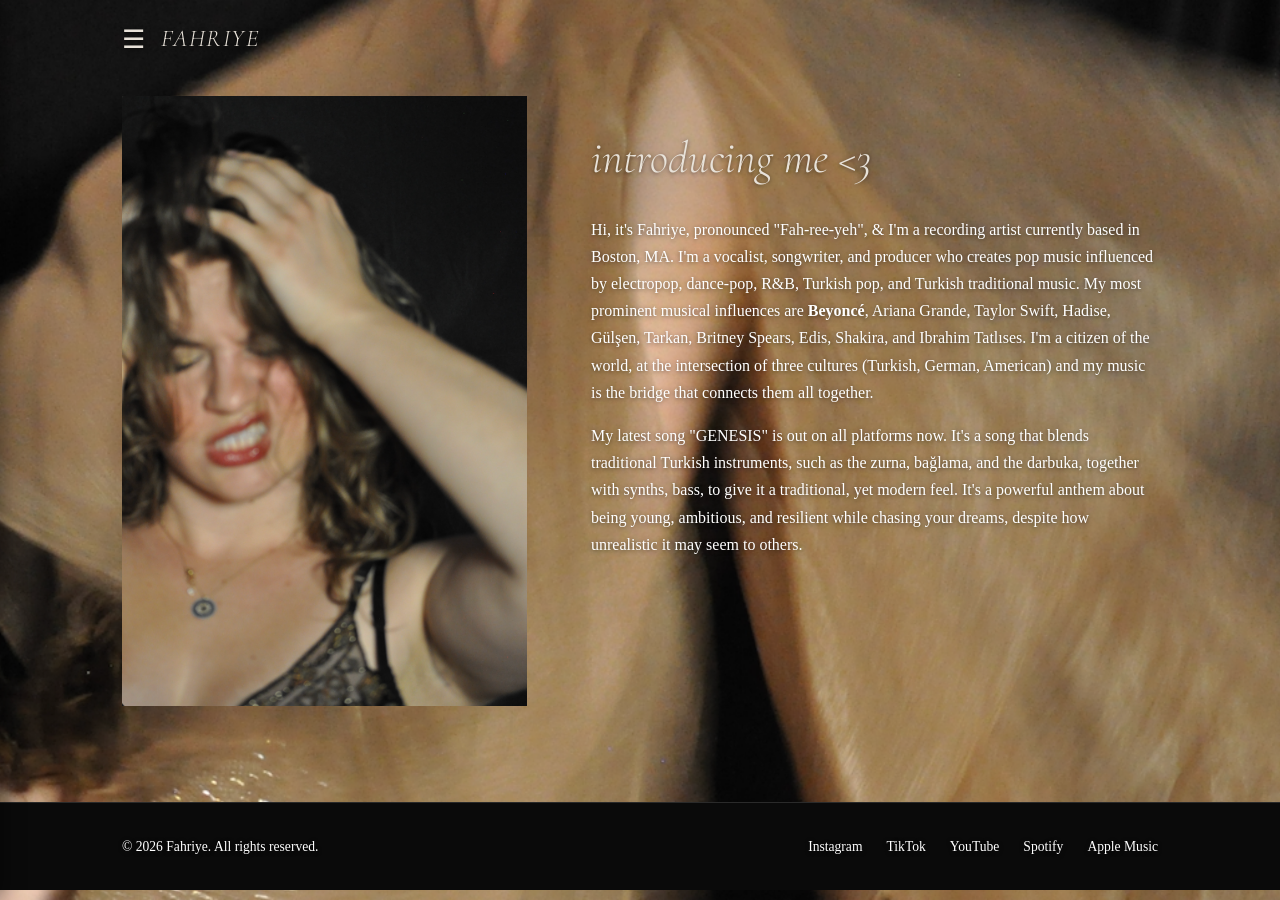
==== about.html @ 7c8e838d "fix nav logo to link to homepage root" ====
<!DOCTYPE html>
<html lang="en">
<head>
  <meta charset="UTF-8" />
  <meta name="viewport" content="width=device-width, initial-scale=1.0" />
  <title>About — Fahriye</title>
  <link rel="stylesheet" href="style.css" />
  <link rel="icon" type="image/png" href="cursor.png" />
</head>
<body>

  <nav id="navbar">
    <div class="nav-inner">
      <button class="nav-toggle" aria-label="Toggle menu">&#9776;</button>
      <a class="nav-logo" href="/">FAHRIYE</a>
    </div>
  </nav>

  <div id="nav-overlay">
    <button id="nav-close">&times;</button>
    <ul id="nav-menu">
      <li><a href="about.html">About</a></li>
      <li><a href="music.html">Music</a></li>
      <li><a href="releases.html">Releases</a></li>
      <li><a href="press.html">Press</a></li>
      <li><a href="contact.html">Contact</a></li>
    </ul>
  </div>

  <section id="about">
    <div class="container">
      <div class="about-grid">
        <div class="about-image">
          <img src="stressedfahriye.png" alt="Fahriye" />
        </div>
        <div class="about-text">
          <h2>introducing me &lt;3</h2>
          <p>
            Hi, it's Fahriye, pronounced "Fah-ree-yeh", & I'm a recording artist currently based in
            Boston, MA. I'm a vocalist, songwriter, and producer who creates pop music influenced
            by electropop, dance-pop, R&B, Turkish pop, and Turkish traditional music. My most prominent
            musical influences are <b>Beyoncé</b>, Ariana Grande, Taylor Swift, Hadise, Gülşen,
            Tarkan, Britney Spears, Edis, Shakira, and Ibrahim Tatlıses. I'm a citizen of the world, at the
            intersection of three cultures (Turkish, German, American) and my music is the bridge
            that connects them all together.
          </p>
          <p>
            My latest song "GENESIS" is out on all platforms now. It's a song that blends
            traditional Turkish instruments, such as the zurna, bağlama, and the darbuka,
            together with synths, bass, to give it a traditional, yet modern feel. It's a
            powerful anthem about being young, ambitious, and resilient while chasing your
            dreams, despite how unrealistic it may seem to others.
          </p>
          <iframe
            src="https://open.spotify.com/embed/track/3twCHrtIb2OsIt7bS2kY2m?utm_source=generator&theme=0"
            width="100%"
            height="80"
            frameborder="0"
            allow="autoplay; clipboard-write; encrypted-media; fullscreen; picture-in-picture"
            loading="lazy"
            style="border-radius: 8px; margin-top: 1.2rem;">
          </iframe>
        </div>
      </div>
    </div>
  </section>

  <footer>
    <div class="container footer-inner">
      <p>© 2026 Fahriye. All rights reserved.</p>
      <div class="footer-links">
        <a href="https://www.instagram.com/withlovefahriye/" target="_blank">Instagram</a>
        <a href="https://www.tiktok.com/@withlovefahriye" target="_blank">TikTok</a>
        <a href="https://www.youtube.com/@withlovefahriye" target="_blank">YouTube</a>
        <a href="https://open.spotify.com/artist/7KWCDlzcTeZ2Z0BFqYNhMF?si=_0SzZjW6Rpmb2HBz6mKb4Q" target="_blank">Spotify</a>
        <a href="https://music.apple.com/us/artist/fahriye/1817758678" target="_blank">Apple Music</a>
      </div>
    </div>
  </footer>

  <script src="script.js"></script>
</body>
</html>
---- style.css ----
@font-face {
  font-family: 'CormorantGaramond';
  src: url('CormorantGaramond-LightItalic.ttf') format('truetype');
  font-weight: 400;
  font-style: normal;
}

*, *::before, *::after { box-sizing: border-box; margin: 0; padding: 0; }

:root {
  --bg: #141414;
  --bg2: #141414;
  --bg3: #1c1c1c;
  --accent: ;
  --accent-dim: #000000;
  --text: #e8e2d9;
  --text-muted: #fff;
  --border: #2a2a2a;
  --radius: 8px;
  --font: 'CormorantGaramond', serif;
  --font-sans: system-ui, -apple-system, sans-serif;
}

html { scroll-behavior: smooth; }

body {
  background: url('wowie.png') center/cover fixed;
  color: var(--text);
  font-family: var(--font-CormorantGaramond);
  font-size: 16px;
  line-height: 1.7;
}

a { color: var(--accent); text-decoration: none; }

* { text-shadow: 0 1px 4px rgba(0,0,0,0.5); }
a:hover { color: var(--text); }

img { max-width: 100%; display: block; }

.container {
  max-width: 1100px;
  margin: 0 auto;
  padding: 0 2rem;
}

.btn {
  display: inline-block;
  padding: 0.65rem 1.5rem;
  border-radius: var(--radius);
  font-size: 0.9rem;
  font-weight: 600;
  letter-spacing: 0.04em;
  cursor: pointer;
  transition: all 0.2s;
  border: 2px solid transparent;
}
.btn-primary {
  background: var(--accent);
  color: #e8e2d9;
  border-color: var(--accent);
}
.btn-primary:hover {
  background: transparent;
  color: var(--text);
  border-color: var(--text);
  transform: scale(1.05);
}
.btn-outline {
  background: transparent;
  color: var(--accent);
  border-color: var(--accent);
}
.btn-outline:hover {
  background: transparent;
  color: var(--text);
  border-color: var(--text);
  transform: scale(1.05);
}
.btn-small { padding: 0.4rem 1rem; font-size: 0.8rem; }
.btn-full { width: 100%; text-align: center; }

#navbar {
  position: fixed;
  top: 0; left: 0; right: 0;
  z-index: 100;
  padding: 1.2rem 0;
  transition: background 0.3s, padding 0.3s;
}
#navbar.scrolled {
  background: rgba(13,13,13,0.95);
  backdrop-filter: blur(8px);
  padding: 0.8rem 0;
  border-bottom: 1px solid var(--border);
}
.nav-inner {
  max-width: 1100px;
  margin: 0 auto;
  padding: 0 2rem;
  display: flex;
  align-items: center;
  gap: 1rem;
}
.nav-logo {
  font-family: var(--font);
  font-size: 1.5rem;
  color: var(--text);
  letter-spacing: 0.06em;
}
.nav-logo:hover { color: var(--accent); }
.nav-toggle {
  background: none;
  border: none;
  color: var(--text);
  font-size: 1.6rem;
  cursor: pointer;
  line-height: 1;
}

#nav-overlay {
  position: fixed;
  top: 0;
  left: 0;
  bottom: 0;
  width: 280px;
  background: #141414;
  z-index: 200;
  display: flex;
  flex-direction: column;
  justify-content: center;
  padding: 4rem 2rem;
  transform: translateX(-100%);
  transition: transform 0.35s ease;
  box-shadow: 4px 0 20px rgba(0,0,0,0.4);
}
#nav-overlay.open { transform: translateX(0); }

#nav-close {
  position: absolute;
  top: 1.5rem;
  right: 2rem;
  background: none;
  border: none;
  color: var(--text);
  font-size: 2rem;
  cursor: pointer;
  line-height: 1;
}
#nav-close:hover { color: var(--text-muted); }

#nav-menu {
  list-style: none;
  width: 100%;
}
#nav-menu li {
  border-bottom: 1px solid var(--border);
}
#nav-menu li:first-child {
  border-top: 1px solid var(--border);
}
#nav-menu a {
  display: block;
  padding: 1.2rem 0;
  color: var(--text);
  font-family: var(--font);
  font-size: 1.8rem;
  letter-spacing: 0.06em;
  text-transform: uppercase;
  transition: color 0.2s;
}
#nav-menu a:hover { color: var(--text-muted); }

#hero {
  min-height: 100vh;
  display: flex;
  flex-direction: column;
  align-items: center;
  justify-content: center;
  text-align: center;
  padding: 6rem 2rem 4rem;
  background:
    linear-gradient(rgba(0,0,0,0.55), rgba(0,0,0,0.55)),
    url('websiteee.jpg') center/cover no-repeat;
  position: relative;
}
.hero-tag {
  font-size: 0.8rem;
  letter-spacing: 0.2em;
  text-transform: uppercase;
  color: var(--accent);
  margin-bottom: 1rem;
}
#hero h1 {
  font-family: var(--font);
  font-size: clamp(3.5rem, 10vw, 7rem);
  font-weight: 400;
  letter-spacing: 0.08em;
  margin-right: -0.08em;
  line-height: 1.05;
  color: var(--text);
  margin-bottom: 1rem;
}
.hero-sub {
  font-size: 1.1rem;
  color: var(--text-muted);
  margin: 0 auto 2.5rem;
  max-width: 400px;
}
.hero-actions { display: flex; gap: 1rem; justify-content: center; flex-wrap: wrap; }
.hero-scroll-hint {
  position: absolute;
  bottom: 2rem;
  font-size: 1.2rem;
  color: var(--text-muted);
  animation: bounce 2s infinite;
}
@keyframes bounce {
  0%, 100% { transform: translateY(0); }
  50% { transform: translateY(6px); }
}

section:not(#hero) { padding: 6rem 0; }
section:nth-child(even) { background: transparent; }

.section-title {
  font-family: var(--font);
  font-size: clamp(1.8rem, 4vw, 2.8rem);
  font-weight: 400;
  margin-bottom: 0.5rem;
  color: var(--text);
}
.section-sub {
  color: var(--text-muted);
  margin-bottom: 3rem;
  text-shadow: 0 1px 4px rgba(0,0,0,0.6);
}

.about-grid {
  display: grid;
  grid-template-columns: 1fr 1.4fr;
  gap: 4rem;
  align-items: center;
}
.image-placeholder {
  aspect-ratio: 3/4;
  background: var(--bg3);
  border: 1px solid var(--border);
  border-radius: var(--radius);
  display: flex;
  align-items: center;
  justify-content: center;
  color: var(--text-muted);
  font-size: 0.85rem;
  letter-spacing: 0.05em;
}
.about-text h2 {
  font-family: var(--font);
  font-size: clamp(1.8rem, 4vw, 2.8rem);
  font-weight: 400;
  margin-bottom: 1.2rem;
}
.about-text p { color: var(--text-muted); margin-bottom: 1rem; }
.about-cta { color: var(--accent) !important; font-style: italic; }

#music { background: #E5B374; }
#contact { background: #E5B374; }

.music-grid {
  display: grid;
  grid-template-columns: repeat(auto-fit, minmax(280px, 1fr));
  gap: 1.5rem;
}
.music-card {
  background: var(--bg3);
  border: 1px solid var(--border);
  border-radius: var(--radius);
  overflow: hidden;
  transition: transform 0.2s, border-color 0.2s;
}
.music-card:hover { transform: translateY(-4px); border-color: var(--accent-dim); }
.music-video-wrap {
  position: relative;
  width: 100%;
  aspect-ratio: 1;
}
.music-video-wrap iframe {
  position: absolute;
  inset: 0;
  width: 100%;
  height: 100%;
}

.album-art {
  width: 100%;
  aspect-ratio: 1;
  background: linear-gradient(135deg, #1e1a14 0%, #2a2318 100%);
  display: flex;
  align-items: center;
  justify-content: center;
  font-size: 3rem;
  color: var(--accent-dim);
}
.music-info { padding: 1.2rem; }
.music-info h3 { font-size: 1.1rem; margin-bottom: 0.2rem; color: var(--text); }
.music-meta { font-size: 0.8rem; color: var(--text-muted); margin-bottom: 0.6rem; }
.music-info p { color: var(--text-muted); font-size: 0.9rem; margin-bottom: 1rem; }
.music-links { display: flex; flex-wrap: wrap; gap: 0.5rem; }

.contact-grid {
  display: grid;
  grid-template-columns: 1fr 1.5fr;
  gap: 4rem;
  align-items: start;
}
.contact-item {
  display: flex;
  gap: 1rem;
  margin-bottom: 1.8rem;
  align-items: flex-start;
}
.contact-icon {
  font-size: 1.2rem;
  margin-top: 0.1rem;
  flex-shrink: 0;
}
.contact-item strong { display: block; color: var(--text); margin-bottom: 0.2rem; }
.contact-item p { color: var(--text-muted); font-size: 0.9rem; margin: 0; }

.contact-form { display: flex; flex-direction: column; gap: 1rem; }
.form-group { display: flex; flex-direction: column; gap: 0.35rem; }
.form-group label { font-size: 0.85rem; color: var(--text-muted); letter-spacing: 0.04em; }
.form-group input,
.form-group select,
.form-group textarea {
  background: var(--bg3);
  border: 1px solid var(--border);
  border-radius: var(--radius);
  padding: 0.7rem 1rem;
  color: var(--text);
  font-size: 0.95rem;
  font-family: var(--font-sans);
  transition: border-color 0.2s;
  outline: none;
}
.form-group input:focus,
.form-group select,
.form-group textarea:focus { border-color: var(--accent); }
.form-group select { cursor: pointer; }
.form-group textarea { resize: vertical; min-height: 120px; }

.form-status { font-size: 0.85rem; text-align: center; min-height: 1.2rem; margin-top: 0.25rem; }
.form-status.success { color: #6fcf97; }
.form-status.error { color: #eb5757; }

.notice-banner {
  background: #3a0a0d;
  border: 1px solid #7a1a20;
  border-radius: var(--radius);
  padding: 1rem 1.4rem;
  margin-bottom: 2.5rem;
  color: var(--text);
  font-size: 0.9rem;
  line-height: 1.6;
}
.notice-banner a { color: #e8a0a5; text-decoration: underline; }
.notice-banner a:hover { color: var(--text); }

footer {
  background: #0a0a0a;
  border-top: 1px solid var(--border);
  padding: 2rem 0;
}
.footer-inner {
  display: flex;
  align-items: center;
  justify-content: space-between;
  flex-wrap: wrap;
  gap: 1rem;
}
footer p { color: var(--text-muted); font-size: 0.85rem; }
.footer-links { display: flex; gap: 1.5rem; }
.footer-links a { color: var(--text-muted); font-size: 0.85rem; }
.footer-links a:hover { color: var(--accent); }

#popup-overlay {
  position: fixed;
  inset: 0;
  background: rgba(0,0,0,0.75);
  z-index: 1000;
  display: flex;
  align-items: center;
  justify-content: center;
  padding: 1rem;
  animation: fadeIn 0.3s ease;
}
#popup-overlay.hidden { display: none; }
#popup {
  background: #1c1c1c;
  border: 1px solid var(--border);
  border-radius: var(--radius);
  padding: 2.5rem 2rem;
  max-width: 380px;
  width: 100%;
  text-align: center;
  position: relative;
}
#popup-cover {
  width: 180px;
  height: 180px;
  object-fit: cover;
  border-radius: var(--radius);
  margin: 0 auto;
  display: block;
}
#popup-title {
  font-family: var(--font);
  font-size: 2.5rem;
  font-weight: 400;
  color: var(--text);
  margin: 0.3rem 0 0.5rem;
}
#popup-sub {
  color: var(--text-muted);
  font-size: 0.9rem;
  margin-bottom: 1.5rem;
}
#popup-btn { margin: 0 auto; }
#popup-btn:hover { background: transparent; color: var(--text); border-color: var(--text); }
#popup-close {
  position: absolute;
  top: 0.75rem;
  right: 0.75rem;
  background: none;
  border: none;
  color: var(--text-muted);
  font-size: 1.5rem;
  cursor: pointer;
  line-height: 1;
}
#popup-close:hover { color: var(--text); }
@keyframes fadeIn {
  from { opacity: 0; }
  to { opacity: 1; }
}

.section-divider {
  text-align: center;
  padding: 1rem 0;
  background: #16110C;
}
.section-divider img {
  width: 120px;
  display: inline-block;
}

.project-group {
  border-top: 1px solid var(--border);
}
.project-header {
  padding: 3rem 0;
  text-align: center;
  background: transparent;
}
.project-title {
  font-family: var(--font);
  font-size: clamp(1.8rem, 4vw, 2.8rem);
  font-weight: 400;
  color: var(--text);
  margin-bottom: 0.3rem;
}
.project-sub {
  color: var(--text-muted);
  font-size: 0.85rem;
  letter-spacing: 0.08em;
  text-transform: uppercase;
}

@media (max-width: 768px) {
  .nav-links { display: none; flex-direction: column; gap: 1rem; position: absolute; top: 100%; left: 0; right: 0; background: rgba(13,13,13,0.97); padding: 1.5rem 2rem; border-bottom: 1px solid var(--border); }
  .nav-links.open { display: flex; }
  .nav-toggle { display: block; }

  .about-grid,
  .contact-grid { grid-template-columns: 1fr; gap: 2.5rem; }
  .about-image { max-width: 280px; margin: 0 auto; }

  .hero-actions { flex-direction: column; align-items: center; }

  .release-grid,
  .release-grid.reverse {
    grid-template-columns: 1fr;
    direction: ltr;
    gap: 2.5rem;
  }
}

.releases-header {
  min-height: 48vh;
  display: flex;
  flex-direction: column;
  align-items: center;
  justify-content: center;
  text-align: center;
  padding: 8rem 2rem 4rem;
  background: #E5B374;
}

.releases-header h1 {
  font-family: var(--font);
  font-size: clamp(3rem, 8vw, 5.5rem);
  font-weight: 400;
  letter-spacing: 0.08em;
  color: var(--text);
  margin-bottom: 0.5rem;
}

.release-section {
  padding: 6rem 0;
  background: transparent;
}
.release-section.alt {
  background: transparent;
}

.release-grid {
  display: grid;
  grid-template-columns: 1fr 1fr;
  gap: 4rem;
  align-items: center;
}
.release-grid.reverse {
  direction: rtl;
}
.release-grid.reverse > * {
  direction: ltr;
}

.release-label {
  font-size: 0.8rem;
  letter-spacing: 0.2em;
  text-transform: uppercase;
  color: #fff;
  margin-bottom: 0.5rem;
}

.release-info {
  background: rgba(0,0,0,0.55);
  border-radius: 16px;
  padding: 2rem;
}

.release-info h2 {
  font-family: var(--font);
  font-size: clamp(2rem, 5vw, 3.5rem);
  font-weight: 400;
  color: var(--text);
  margin-bottom: 1.2rem;
}

.release-blurb {
  color: #fff;
  font-size: 1rem;
  line-height: 1.8;
  margin-bottom: 1.8rem;
}

.release-links {
  display: flex;
  flex-wrap: wrap;
  gap: 0.6rem;
}

.slideshow {
  position: relative;
  border-radius: var(--radius);
  overflow: hidden;
  background: var(--bg3);
  border: 1px solid var(--border);
  user-select: none;
}

.slides {
  position: relative;
  aspect-ratio: 4/3;
  width: 100%;
}

.slide {
  position: absolute;
  inset: 0;
  opacity: 0;
  transition: opacity 0.5s ease;
}
.slide.active {
  opacity: 1;
}

.slide img {
  width: 100%;
  height: 100%;
  object-fit: cover;
  display: block;
}

.slide-placeholder {
  width: 100%;
  height: 100%;
  display: flex;
  align-items: center;
  justify-content: center;
  color: var(--text-muted);
  font-size: 0.85rem;
  letter-spacing: 0.05em;
  background: linear-gradient(135deg, #1a1a1a, #222);
}

.slide-btn {
  position: absolute;
  top: 50%;
  transform: translateY(-50%);
  background: rgba(0,0,0,0.5);
  border: 1px solid rgba(255,255,255,0.1);
  color: var(--text);
  font-size: 1.1rem;
  width: 2.4rem;
  height: 2.4rem;
  border-radius: 50%;
  cursor: pointer;
  display: flex;
  align-items: center;
  justify-content: center;
  transition: background 0.2s;
  z-index: 2;
}
.slide-btn:hover { background: rgba(201,169,110,0.7); color: #000; }
.slide-btn.prev { left: 0.75rem; }
.slide-btn.next { right: 0.75rem; }

.slide-dots {
  position: absolute;
  bottom: 0.75rem;
  left: 0;
  right: 0;
  display: flex;
  justify-content: center;
  gap: 0.4rem;
  z-index: 2;
}
.dot {
  width: 6px;
  height: 6px;
  border-radius: 50%;
  background: rgba(255,255,255,0.4);
  cursor: pointer;
  transition: background 0.2s;
}
.dot.active { background: var(--accent); }

.press-title {
  font-size: clamp(1.5rem, 3vw, 2.2rem) !important;
}

.press-image-wrap {
  border-radius: var(--radius);
  overflow: hidden;
  border: 1px solid var(--border);
  aspect-ratio: 4/3;
  background: var(--bg3);
  position: relative;
  display: block;
  cursor: pointer;
}
.press-image-wrap::after {
  content: '↗';
  position: absolute;
  inset: 0;
  display: flex;
  align-items: center;
  justify-content: center;
  font-size: 2.5rem;
  color: #fff;
  background: rgba(0,0,0,0);
  opacity: 0;
  transition: opacity 0.25s, background 0.25s;
}
.press-image-wrap:hover::after {
  opacity: 1;
  background: rgba(0,0,0,0.45);
}
.press-img {
  width: 100%;
  height: 100%;
  object-fit: cover;
  display: block;
  transition: filter 0.25s;
}
.press-image-wrap:hover .press-img {
  filter: brightness(0.6);
}
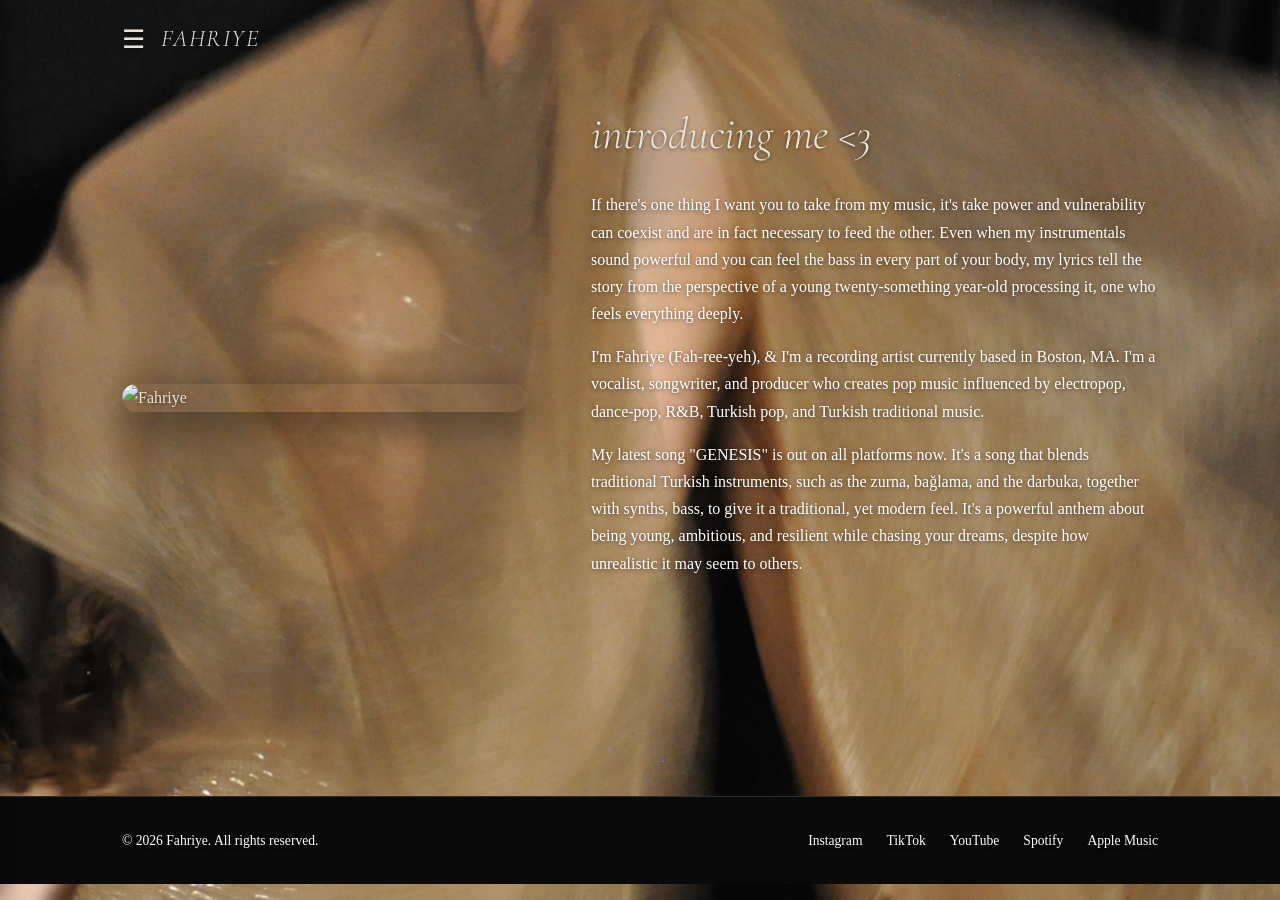
==== commit ad85ad14: "round about photo corners, add shadow, dark contact text, hover underline on contact links" ====
--- a/about.html
+++ b/about.html
@@ -31,18 +31,21 @@
     <div class="container">
       <div class="about-grid">
         <div class="about-image">
-          <img src="stressedfahriye.png" alt="Fahriye" />
+          <img src="divafahri.png" alt="Fahriye" />
         </div>
         <div class="about-text">
           <h2>introducing me &lt;3</h2>
           <p>
-            Hi, it's Fahriye, pronounced "Fah-ree-yeh", & I'm a recording artist currently based in
+            If there's one thing I want you to take from my music, it's take power and vulnerability
+            can coexist and are in fact necessary to feed the other. Even when my instrumentals sound
+            powerful and you can feel the bass in every part of your body, my lyrics tell the story from
+            the perspective of a young twenty-something year-old processing it, one who feels everything
+            deeply.
+          </p>
+          <p>
+            I'm Fahriye (Fah-ree-yeh), & I'm a recording artist currently based in
             Boston, MA. I'm a vocalist, songwriter, and producer who creates pop music influenced
-            by electropop, dance-pop, R&B, Turkish pop, and Turkish traditional music. My most prominent
-            musical influences are <b>Beyoncé</b>, Ariana Grande, Taylor Swift, Hadise, Gülşen,
-            Tarkan, Britney Spears, Edis, Shakira, and Ibrahim Tatlıses. I'm a citizen of the world, at the
-            intersection of three cultures (Turkish, German, American) and my music is the bridge
-            that connects them all together.
+            by electropop, dance-pop, R&B, Turkish pop, and Turkish traditional music.
           </p>
           <p>
             My latest song "GENESIS" is out on all platforms now. It's a song that blends
--- a/style.css
+++ b/style.css
@@ -260,11 +260,25 @@
   font-weight: 400;
   margin-bottom: 1.2rem;
 }
+.about-image img { border-radius: 20px; box-shadow: 0 12px 40px rgba(0,0,0,0.5); }
 .about-text p { color: var(--text-muted); margin-bottom: 1rem; }
 .about-cta { color: var(--accent) !important; font-style: italic; }
 
 #music { background: #E5B374; }
+#music .section-title { color: #1a1008; }
 #contact { background: #E5B374; }
+
+#contact .contact-item a:hover { text-decoration: underline; }
+
+#contact .section-title,
+#contact .section-sub,
+#contact .contact-item strong,
+#contact .contact-item p,
+#contact .contact-item a,
+#contact .form-group label,
+#contact .btn-full {
+  color: #1a1008;
+}
 
 .music-grid {
   display: grid;
@@ -455,7 +469,6 @@
 }
 
 .project-group {
-  border-top: 1px solid var(--border);
 }
 .project-header {
   padding: 3rem 0;
@@ -489,9 +502,51 @@
 
   .release-grid,
   .release-grid.reverse {
-    grid-template-columns: 1fr;
-    direction: ltr;
-    gap: 2.5rem;
+    grid-template-columns: 1fr !important;
+    direction: ltr !important;
+    gap: 1.5rem;
+  }
+
+  .release-grid > *,
+  .release-grid.reverse > * {
+    order: unset !important;
+  }
+
+  .release-section {
+    padding: 3rem 0;
+  }
+
+  .release-info {
+    padding: 1.2rem;
+  }
+
+  .release-info h2 {
+    font-size: 2rem;
+  }
+
+  .release-blurb {
+    font-size: 0.95rem;
+  }
+
+  .slideshow {
+    max-width: 100%;
+  }
+
+  .project-header {
+    padding: 1.5rem 0;
+  }
+
+  .project-title {
+    font-size: 1.6rem;
+  }
+
+  .press-image-wrap {
+    max-width: 100%;
+    aspect-ratio: 4/3;
+  }
+
+  .press-title {
+    font-size: 1.3rem !important;
   }
 }
 
@@ -504,6 +559,7 @@
   text-align: center;
   padding: 8rem 2rem 4rem;
   background: #E5B374;
+  color: #1a1008;
 }
 
 .releases-header h1 {
@@ -511,8 +567,18 @@
   font-size: clamp(3rem, 8vw, 5.5rem);
   font-weight: 400;
   letter-spacing: 0.08em;
-  color: var(--text);
+  color: #1a1008;
   margin-bottom: 0.5rem;
+}
+
+.releases-header .hero-tag,
+.releases-header .hero-sub {
+  color: #1a1008;
+}
+
+#navbar.nav-dark .nav-logo,
+#navbar.nav-dark .nav-toggle {
+  color: #1a1008;
 }
 
 .release-section {
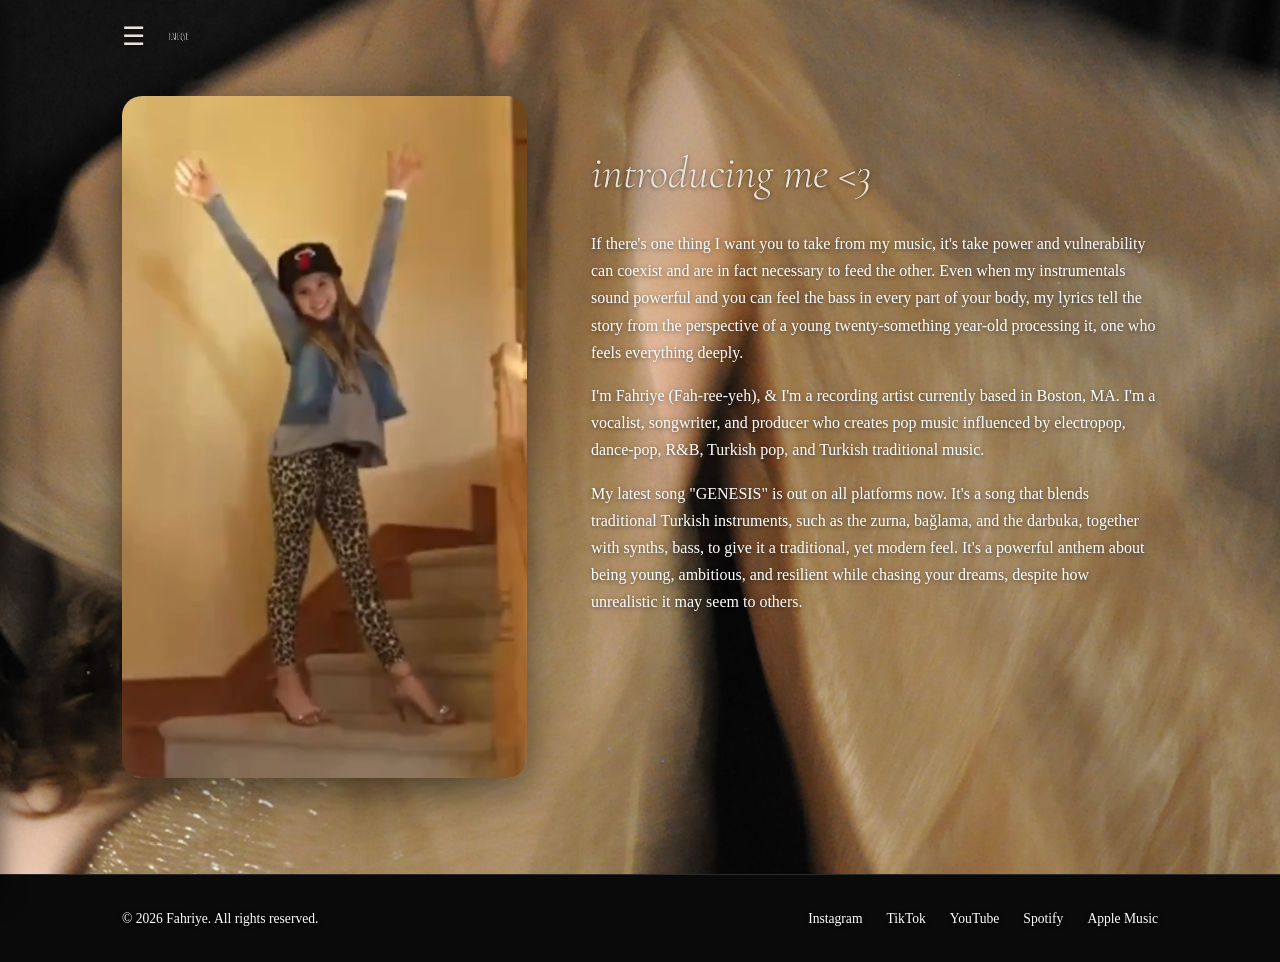
==== commit 62127358: "replace FAHRIYE text with logo image in nav and hero" ====
--- a/about.html
+++ b/about.html
@@ -12,7 +12,7 @@
   <nav id="navbar">
     <div class="nav-inner">
       <button class="nav-toggle" aria-label="Toggle menu">&#9776;</button>
-      <a class="nav-logo" href="/">FAHRIYE</a>
+      <a class="nav-logo" href="/"><img src="FahriyeLogo.png" class="logo-light" alt="FAHRIYE" /><img src="FahriyeLogoBlack.png" class="logo-dark" alt="FAHRIYE" /></a>
     </div>
   </nav>
 
--- a/style.css
+++ b/style.css
@@ -107,8 +107,14 @@
   font-size: 1.5rem;
   color: var(--text);
   letter-spacing: 0.06em;
-}
+  display: flex;
+  align-items: center;
+}
+.nav-logo img { height: 36px; width: auto; }
 .nav-logo:hover { color: var(--accent); }
+.logo-dark { display: none; }
+#navbar.nav-dark .logo-light { display: none; }
+#navbar.nav-dark .logo-dark { display: block; }
 .nav-toggle {
   background: none;
   border: none;
@@ -191,6 +197,8 @@
   color: var(--accent);
   margin-bottom: 1rem;
 }
+.hero-logo { height: clamp(80px, 15vw, 180px); width: auto; margin-bottom: 1rem; }
+
 #hero h1 {
   font-family: var(--font);
   font-size: clamp(3.5rem, 10vw, 7rem);
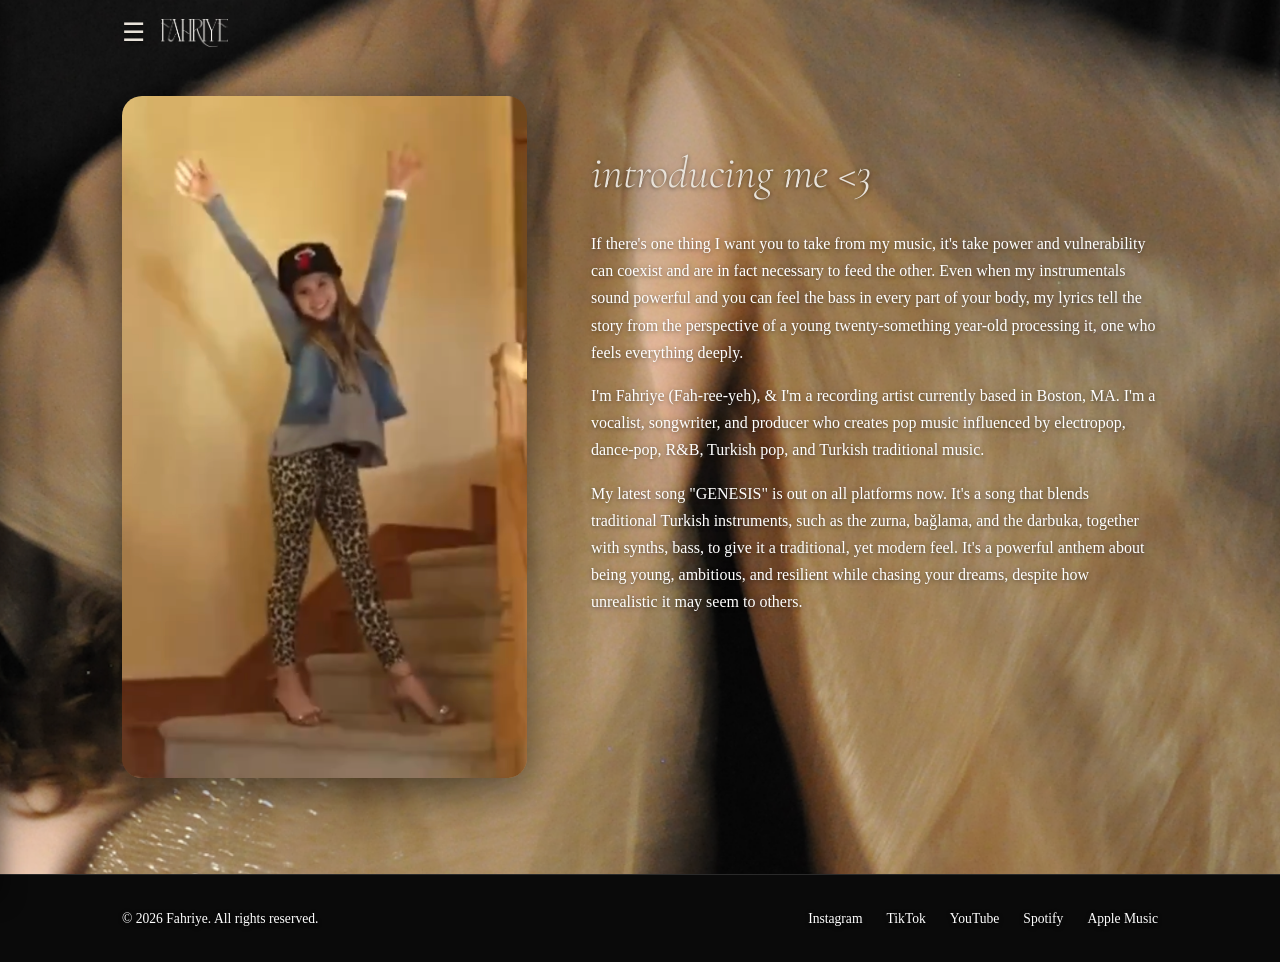
==== commit f27b0d77: "trim logo padding, fix nav logo size and spacing" ====
--- a/about.html
+++ b/about.html
@@ -12,7 +12,7 @@
   <nav id="navbar">
     <div class="nav-inner">
       <button class="nav-toggle" aria-label="Toggle menu">&#9776;</button>
-      <a class="nav-logo" href="/"><img src="FahriyeLogo.png" class="logo-light" alt="FAHRIYE" /><img src="FahriyeLogoBlack.png" class="logo-dark" alt="FAHRIYE" /></a>
+      <a class="nav-logo" href="/"><img src="FahriyeLogo-trimmed.png" class="logo-light" alt="FAHRIYE" /><img src="FahriyeLogoBlack-trimmed.png" class="logo-dark" alt="FAHRIYE" /></a>
     </div>
   </nav>
 
--- a/style.css
+++ b/style.css
@@ -110,7 +110,7 @@
   display: flex;
   align-items: center;
 }
-.nav-logo img { height: 36px; width: auto; }
+.nav-logo img { height: 28px; width: auto; }
 .nav-logo:hover { color: var(--accent); }
 .logo-dark { display: none; }
 #navbar.nav-dark .logo-light { display: none; }
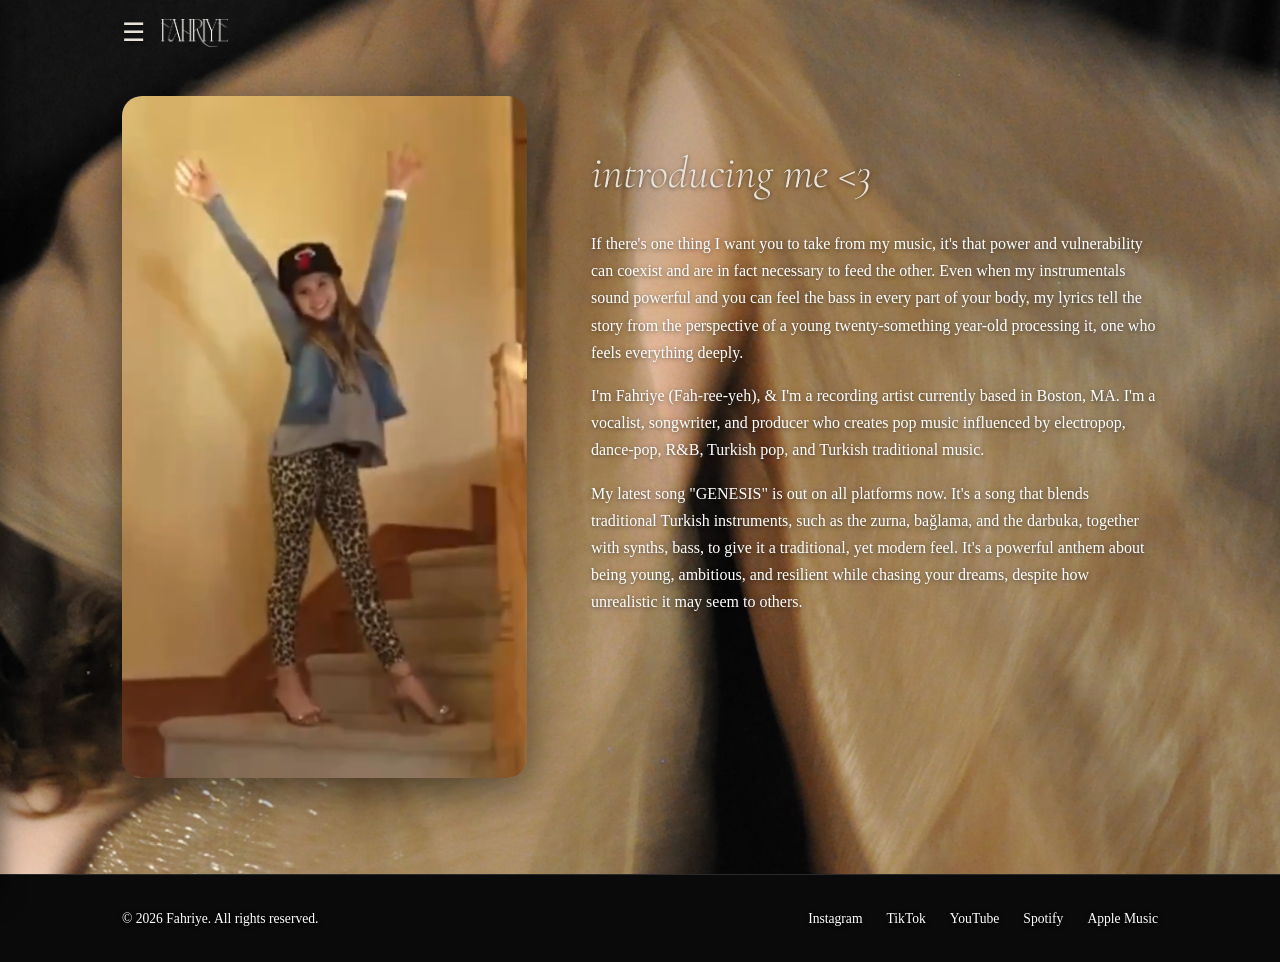
==== commit 3f9f4958: "update about page" ====
--- a/about.html
+++ b/about.html
@@ -36,7 +36,7 @@
         <div class="about-text">
           <h2>introducing me &lt;3</h2>
           <p>
-            If there's one thing I want you to take from my music, it's take power and vulnerability
+            If there's one thing I want you to take from my music, it's that power and vulnerability
             can coexist and are in fact necessary to feed the other. Even when my instrumentals sound
             powerful and you can feel the bass in every part of your body, my lyrics tell the story from
             the perspective of a young twenty-something year-old processing it, one who feels everything
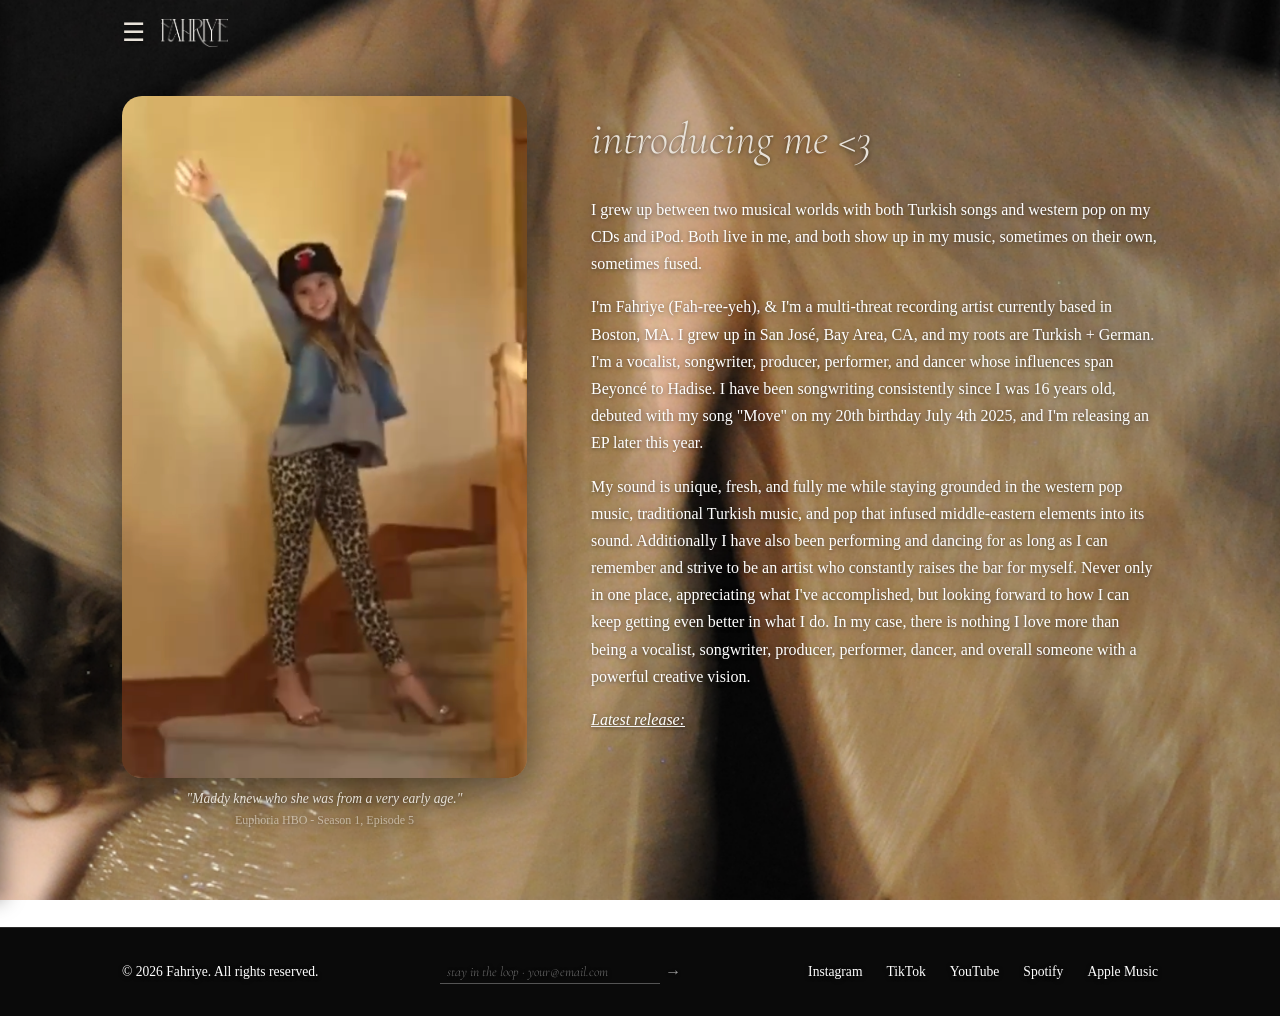
==== commit f9482243: "Add covers slideshow, EPK page, update bios, popup styling, and media files - Added dance and vocal " ====
--- a/about.html
+++ b/about.html
@@ -32,28 +32,20 @@
       <div class="about-grid">
         <div class="about-image">
           <img src="divafahri.png" alt="Fahriye" />
+          <p style="margin-top: 0.6rem; font-size: 0.85rem; text-align: center;"><em>"Maddy knew who she was from a very early age."</em></p>
+          <p style="font-size: 0.75rem; text-align: center; opacity: 0.6;">Euphoria HBO - Season 1, Episode 5</p>
         </div>
         <div class="about-text">
           <h2>introducing me &lt;3</h2>
           <p>
-            If there's one thing I want you to take from my music, it's that power and vulnerability
-            can coexist and are in fact necessary to feed the other. Even when my instrumentals sound
-            powerful and you can feel the bass in every part of your body, my lyrics tell the story from
-            the perspective of a young twenty-something year-old processing it, one who feels everything
-            deeply.
+            I grew up between two musical worlds with both Turkish songs and western pop on my CDs and iPod. Both live in me, and both show up in my music, sometimes on their own, sometimes fused.
           </p>
           <p>
-            I'm Fahriye (Fah-ree-yeh), & I'm a recording artist currently based in
-            Boston, MA. I'm a vocalist, songwriter, and producer who creates pop music influenced
-            by electropop, dance-pop, R&B, Turkish pop, and Turkish traditional music.
+            I'm Fahriye (Fah-ree-yeh), & I'm a multi-threat recording artist currently based in Boston, MA. I grew up in San José, Bay Area, CA, and my roots are Turkish + German. I'm a vocalist, songwriter, producer, performer, and dancer whose influences span Beyoncé to Hadise. I have been songwriting consistently since I was 16 years old, debuted with my song "Move" on my 20th birthday July 4th 2025, and I'm releasing an EP later this year.
           </p>
-          <p>
-            My latest song "GENESIS" is out on all platforms now. It's a song that blends
-            traditional Turkish instruments, such as the zurna, bağlama, and the darbuka,
-            together with synths, bass, to give it a traditional, yet modern feel. It's a
-            powerful anthem about being young, ambitious, and resilient while chasing your
-            dreams, despite how unrealistic it may seem to others.
-          </p>
+
+          <p>My sound is unique, fresh, and fully me while staying grounded in the western pop music, traditional Turkish music, and pop that infused middle-eastern elements into its sound. Additionally I have also been performing and dancing for as long as I can remember and strive to be an artist who constantly raises the bar for myself. Never only in one place, appreciating what I've accomplished, but looking forward to how I can keep getting even better in what I do. In my case, there is nothing I love more than being a vocalist, songwriter, producer, performer, dancer, and overall someone with a powerful creative vision.</p>
+          <p style="margin-bottom: 0.3rem;"><em><u>Latest release:</u></em></p>
           <iframe
             src="https://open.spotify.com/embed/track/3twCHrtIb2OsIt7bS2kY2m?utm_source=generator&theme=0"
             width="100%"
@@ -61,7 +53,7 @@
             frameborder="0"
             allow="autoplay; clipboard-write; encrypted-media; fullscreen; picture-in-picture"
             loading="lazy"
-            style="border-radius: 8px; margin-top: 1.2rem;">
+            style="border-radius: 8px; margin-top: 0;">
           </iframe>
         </div>
       </div>
@@ -71,6 +63,10 @@
   <footer>
     <div class="container footer-inner">
       <p>© 2026 Fahriye. All rights reserved.</p>
+      <form class="footer-signup" action="https://formspree.io/f/maeqblwq" method="POST">
+        <input type="email" name="email" placeholder="stay in the loop · your@email.com" required />
+        <button type="submit">→</button>
+      </form>
       <div class="footer-links">
         <a href="https://www.instagram.com/withlovefahriye/" target="_blank">Instagram</a>
         <a href="https://www.tiktok.com/@withlovefahriye" target="_blank">TikTok</a>
--- a/style.css
+++ b/style.css
@@ -187,7 +187,7 @@
   padding: 6rem 2rem 4rem;
   background:
     linear-gradient(rgba(0,0,0,0.55), rgba(0,0,0,0.55)),
-    url('websiteee.jpg') center/cover no-repeat;
+    url('resist cover full.jpeg') center/cover no-repeat;
   position: relative;
 }
 .hero-tag {
@@ -272,8 +272,32 @@
 .about-text p { color: var(--text-muted); margin-bottom: 1rem; }
 .about-cta { color: var(--accent) !important; font-style: italic; }
 
-#music { background: #E5B374; }
-#music .section-title { color: #1a1008; }
+#music { background: #E5B374; position: relative; overflow: hidden; }
+.music-video-bg {
+  position: absolute;
+  inset: 0;
+  z-index: 0;
+  pointer-events: none;
+}
+.music-video-bg iframe {
+  position: absolute;
+  top: 50%;
+  left: 50%;
+  width: 180%;
+  height: 180%;
+  transform: translate(-50%, -50%);
+  border: none;
+}
+.music-video-overlay {
+  position: absolute;
+  inset: 0;
+  background: rgba(0,0,0,0.45);
+}
+#music .container {
+  position: relative;
+  z-index: 1;
+}
+#music .section-title { color: var(--text); }
 #contact { background: #E5B374; }
 
 #contact .contact-item a:hover { text-decoration: underline; }
@@ -388,6 +412,38 @@
 .notice-banner a { color: #e8a0a5; text-decoration: underline; }
 .notice-banner a:hover { color: var(--text); }
 
+.footer-signup {
+  display: flex;
+  gap: 0;
+  align-items: center;
+}
+.footer-signup input[type="email"] {
+  background: transparent;
+  border: none;
+  border-bottom: 1px solid rgba(255,255,255,0.3);
+  color: var(--text-muted);
+  font-family: var(--font);
+  font-size: 0.85rem;
+  padding: 0.2rem 0.4rem;
+  width: 220px;
+  outline: none;
+}
+.footer-signup input[type="email"]::placeholder {
+  color: rgba(255,255,255,0.4);
+}
+.footer-signup button {
+  background: none;
+  border: none;
+  color: var(--text-muted);
+  font-size: 1rem;
+  cursor: pointer;
+  padding: 0 0.3rem;
+  opacity: 0.6;
+  transition: opacity 0.2s;
+}
+.footer-signup button:hover {
+  opacity: 1;
+}
 footer {
   background: #0a0a0a;
   border-top: 1px solid var(--border);
@@ -418,9 +474,10 @@
 }
 #popup-overlay.hidden { display: none; }
 #popup {
-  background: #1c1c1c;
-  border: 1px solid var(--border);
+  background: #FFC5D3;
+  border: none;
   border-radius: var(--radius);
+  box-shadow: 0 8px 40px rgba(0,0,0,0.5), 0 2px 12px rgba(0,0,0,0.3), inset 0 0 80px rgba(0,0,0,0.35);
   padding: 2.5rem 2rem;
   max-width: 380px;
   width: 100%;
@@ -428,39 +485,42 @@
   position: relative;
 }
 #popup-cover {
-  width: 180px;
-  height: 180px;
+  width: 300px;
+  height: 300px;
   object-fit: cover;
   border-radius: var(--radius);
-  margin: 0 auto;
+  margin: 0 auto 1rem;
   display: block;
 }
+
 #popup-title {
   font-family: var(--font);
   font-size: 2.5rem;
   font-weight: 400;
-  color: var(--text);
+  color: #141414;
   margin: 0.3rem 0 0.5rem;
 }
 #popup-sub {
-  color: var(--text-muted);
+  color: #141414;
   font-size: 0.9rem;
   margin-bottom: 1.5rem;
-}
-#popup-btn { margin: 0 auto; }
-#popup-btn:hover { background: transparent; color: var(--text); border-color: var(--text); }
+  opacity: 0.7;
+}
+#popup-btn { margin: 0 auto; background: #141414; border-color: #141414; color: #fff; text-shadow: none; }
+#popup-btn:hover { background: transparent; color: #141414; border-color: #141414; }
 #popup-close {
   position: absolute;
   top: 0.75rem;
   right: 0.75rem;
   background: none;
   border: none;
-  color: var(--text-muted);
+  color: #141414;
   font-size: 1.5rem;
   cursor: pointer;
   line-height: 1;
-}
-#popup-close:hover { color: var(--text); }
+  opacity: 0.5;
+}
+#popup-close:hover { opacity: 1; }
 @keyframes fadeIn {
   from { opacity: 0; }
   to { opacity: 1; }
@@ -477,6 +537,64 @@
 }
 
 .project-group {
+  margin-bottom: 2rem;
+}
+.release-accordion {
+  max-width: 900px;
+  margin: 0 auto 3rem;
+}
+.accordion-item {
+  border-bottom: 1px solid rgba(255,255,255,0.15);
+}
+.accordion-trigger {
+  width: 100%;
+  background: none;
+  border: none;
+  cursor: pointer;
+  display: flex;
+  align-items: center;
+  gap: 1rem;
+  padding: 1.4rem 0;
+  text-align: left;
+  color: var(--text);
+  font-family: var(--font);
+}
+.accordion-title {
+  font-size: clamp(1.2rem, 3vw, 1.6rem);
+  flex: 1;
+}
+.accordion-meta {
+  font-size: 0.8rem;
+  letter-spacing: 0.08em;
+  text-transform: uppercase;
+  color: var(--text-muted);
+  opacity: 0.7;
+}
+.accordion-arrow {
+  font-size: 1.4rem;
+  transition: transform 0.3s ease;
+  flex-shrink: 0;
+}
+.accordion-trigger[aria-expanded="true"] .accordion-arrow {
+  transform: rotate(180deg);
+}
+.accordion-body {
+  display: none;
+  padding-bottom: 2rem;
+}
+.accordion-body.open {
+  display: block;
+}
+.photo-credit {
+  font-size: 0.75rem;
+  color: var(--text-muted);
+  opacity: 0.65;
+  margin-top: 0.5rem;
+  text-align: center;
+}
+.photo-credit a {
+  text-decoration: underline;
+  color: inherit;
 }
 .project-header {
   padding: 3rem 0;
@@ -772,3 +890,128 @@
 .press-image-wrap:hover .press-img {
   filter: brightness(0.6);
 }
+
+/* Covers slideshow */
+.covers-dropdown {
+  margin-top: 3rem;
+}
+.covers-toggle {
+  background: none;
+  border: none;
+  color: var(--text);
+  font-family: var(--font);
+  font-size: clamp(1.4rem, 3vw, 2rem);
+  letter-spacing: 0.06em;
+  cursor: pointer;
+  display: flex;
+  align-items: center;
+  gap: 0.6rem;
+  opacity: 0.8;
+  transition: opacity 0.2s;
+}
+.covers-toggle:hover { opacity: 1; }
+.covers-arrow { font-style: normal; font-size: 0.8em; }
+.covers-body {
+  display: none;
+}
+.covers-body.open {
+  display: block;
+}
+.covers-row {
+  padding-top: 2rem;
+  display: grid;
+  grid-template-columns: 1fr 1fr;
+  gap: 3rem;
+  align-items: start;
+}
+.covers-block {
+  min-width: 0;
+}
+.covers-title {
+  margin-bottom: 1.2rem;
+}
+.slideshow {
+  display: flex;
+  align-items: center;
+  gap: 0.6rem;
+}
+.slide-main {
+  flex: 1;
+  display: flex;
+  flex-direction: column;
+  min-width: 0;
+}
+.slide-track {
+  width: 100%;
+  position: relative;
+  aspect-ratio: 9/16;
+  max-height: 55vh;
+  background: #000;
+  border-radius: var(--radius);
+  overflow: hidden;
+}
+.slide {
+  display: none;
+  width: 100%;
+  height: 100%;
+  flex-direction: column;
+}
+.slide.active {
+  display: flex;
+}
+.slide video {
+  width: 100%;
+  height: 100%;
+  object-fit: contain;
+  background: #000;
+}
+.slide-label {
+  text-align: center;
+  font-size: 0.75rem;
+  letter-spacing: 0.08em;
+  opacity: 0.6;
+  padding: 0.4rem;
+  background: rgba(0,0,0,0.6);
+  flex-shrink: 0;
+}
+.slide-arrow {
+  background: none;
+  border: 1px solid rgba(255,255,255,0.2);
+  color: var(--text);
+  font-size: 1.1rem;
+  width: 2.2rem;
+  height: 2.2rem;
+  border-radius: 50%;
+  cursor: pointer;
+  flex-shrink: 0;
+  transition: border-color 0.2s, background 0.2s;
+  display: flex;
+  align-items: center;
+  justify-content: center;
+}
+.slide-arrow:hover {
+  border-color: var(--text);
+  background: rgba(255,255,255,0.06);
+}
+.slide-dots {
+  display: flex;
+  justify-content: center;
+  gap: 0.4rem;
+  margin-top: 0.8rem;
+}
+.slide-dot {
+  width: 5px;
+  height: 5px;
+  border-radius: 50%;
+  background: rgba(255,255,255,0.25);
+  border: none;
+  cursor: pointer;
+  transition: background 0.2s;
+}
+.slide-dot.active {
+  background: var(--text);
+}
+@media (max-width: 700px) {
+  .covers-row { grid-template-columns: 1fr; gap: 2rem; }
+  .slide-track { max-height: 60vh; }
+}
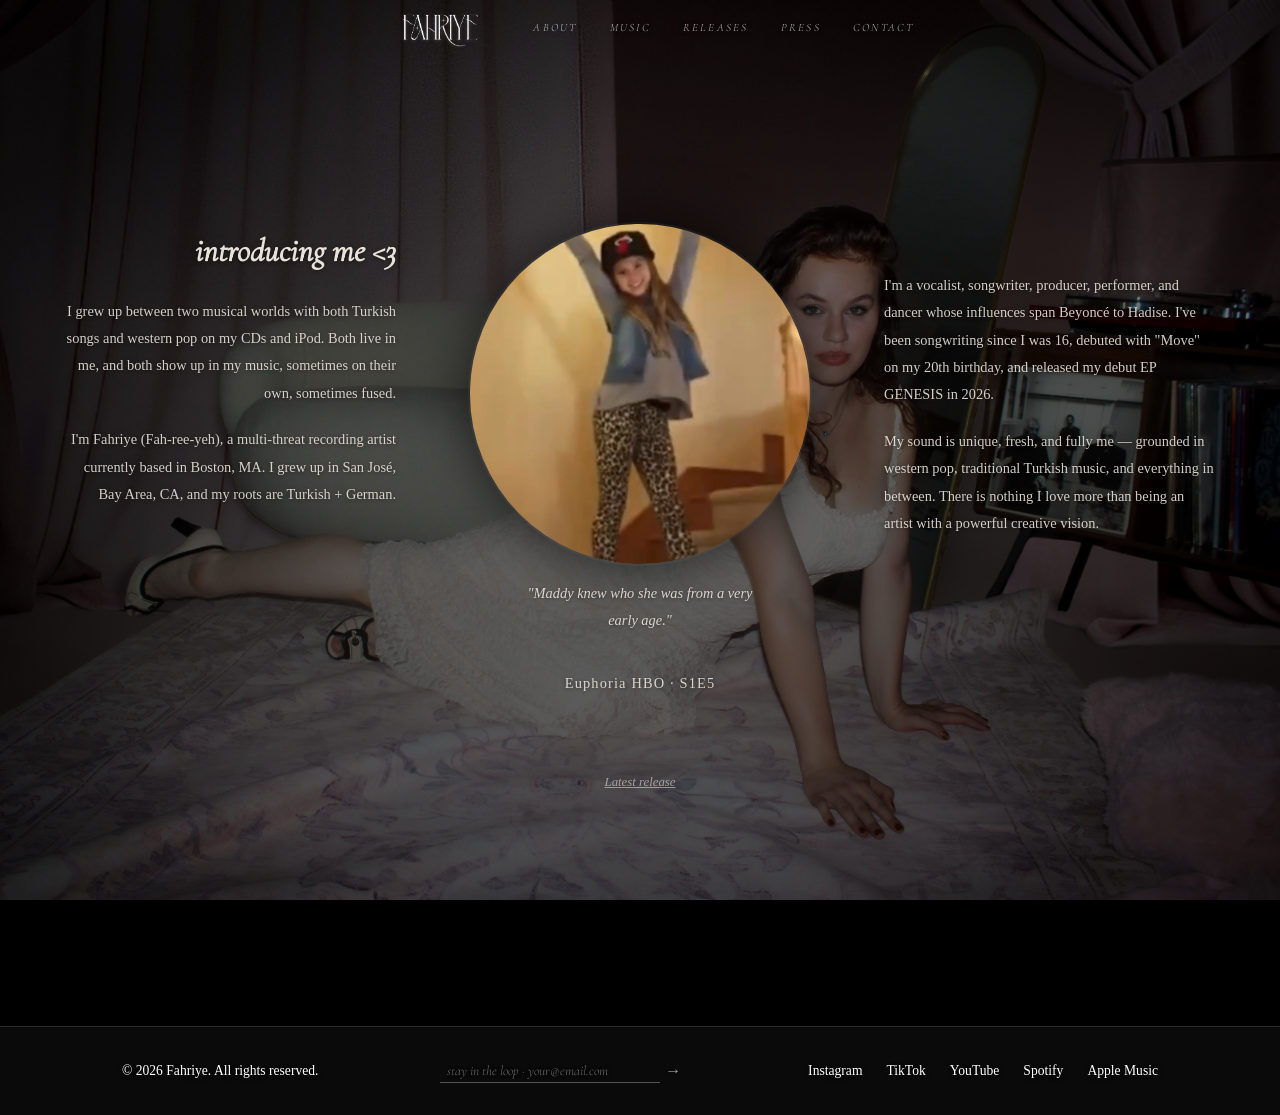
==== commit df859ac1: "Mobile fixes: singles layout, record chips, nav, blurb updates" ====
--- a/about.html
+++ b/about.html
@@ -5,58 +5,51 @@
   <meta name="viewport" content="width=device-width, initial-scale=1.0" />
   <title>About — Fahriye</title>
   <link rel="stylesheet" href="style.css" />
-  <link rel="icon" type="image/png" href="cursor.png" />
+  <link rel="icon" type="image/png" href="glowlogo.png" />
+  <link rel="apple-touch-icon" href="genesis ep cover.jpeg" />
 </head>
-<body>
+<body class="about-page">
 
-  <nav id="navbar">
-    <div class="nav-inner">
-      <button class="nav-toggle" aria-label="Toggle menu">&#9776;</button>
-      <a class="nav-logo" href="/"><img src="FahriyeLogo-trimmed.png" class="logo-light" alt="FAHRIYE" /><img src="FahriyeLogoBlack-trimmed.png" class="logo-dark" alt="FAHRIYE" /></a>
-    </div>
+  <nav class="text-nav text-nav-light">
+    <a href="/" class="text-nav-home"><img src="fahriyelogowhitenew.png" alt="Fahriye" class="text-nav-logo" /></a>
+    <a href="about.html">About</a>
+    <a href="music.html">Music</a>
+    <a href="releases.html">Releases</a>
+    <a href="press.html">Press</a>
+    <a href="contact.html">Contact</a>
   </nav>
 
-  <div id="nav-overlay">
-    <button id="nav-close">&times;</button>
-    <ul id="nav-menu">
-      <li><a href="about.html">About</a></li>
-      <li><a href="music.html">Music</a></li>
-      <li><a href="releases.html">Releases</a></li>
-      <li><a href="press.html">Press</a></li>
-      <li><a href="contact.html">Contact</a></li>
-    </ul>
-  </div>
+  <section id="about">
+    <div class="about-tricolumn">
+      <div class="about-col about-col-left">
+        <h2 class="about-title">introducing me &lt;3</h2>
+        <p>I grew up between two musical worlds with both Turkish songs and western pop on my CDs and iPod. Both live in me, and both show up in my music, sometimes on their own, sometimes fused.</p>
+        <p>I'm Fahriye (Fah-ree-yeh), a multi-threat recording artist currently based in Boston, MA. I grew up in San José, Bay Area, CA, and my roots are Turkish + German.</p>
+      </div>
 
-  <section id="about">
-    <div class="container">
-      <div class="about-grid">
-        <div class="about-image">
-          <img src="divafahri.png" alt="Fahriye" />
-          <p style="margin-top: 0.6rem; font-size: 0.85rem; text-align: center;"><em>"Maddy knew who she was from a very early age."</em></p>
-          <p style="font-size: 0.75rem; text-align: center; opacity: 0.6;">Euphoria HBO - Season 1, Episode 5</p>
-        </div>
-        <div class="about-text">
-          <h2>introducing me &lt;3</h2>
-          <p>
-            I grew up between two musical worlds with both Turkish songs and western pop on my CDs and iPod. Both live in me, and both show up in my music, sometimes on their own, sometimes fused.
-          </p>
-          <p>
-            I'm Fahriye (Fah-ree-yeh), & I'm a multi-threat recording artist currently based in Boston, MA. I grew up in San José, Bay Area, CA, and my roots are Turkish + German. I'm a vocalist, songwriter, producer, performer, and dancer whose influences span Beyoncé to Hadise. I have been songwriting consistently since I was 16 years old, debuted with my song "Move" on my 20th birthday July 4th 2025, and I'm releasing an EP later this year.
-          </p>
+      <div class="about-col about-col-center">
+        <img src="divafahri.png" alt="Fahriye" class="about-circle-img" />
+        <p class="about-quote"><em>"Maddy knew who she was from a very early age."</em></p>
+        <p class="about-quote-src">Euphoria HBO · S1E5</p>
+      </div>
 
-          <p>My sound is unique, fresh, and fully me while staying grounded in the western pop music, traditional Turkish music, and pop that infused middle-eastern elements into its sound. Additionally I have also been performing and dancing for as long as I can remember and strive to be an artist who constantly raises the bar for myself. Never only in one place, appreciating what I've accomplished, but looking forward to how I can keep getting even better in what I do. In my case, there is nothing I love more than being a vocalist, songwriter, producer, performer, dancer, and overall someone with a powerful creative vision.</p>
-          <p style="margin-bottom: 0.3rem;"><em><u>Latest release:</u></em></p>
-          <iframe
-            src="https://open.spotify.com/embed/track/3twCHrtIb2OsIt7bS2kY2m?utm_source=generator&theme=0"
-            width="100%"
-            height="80"
-            frameborder="0"
-            allow="autoplay; clipboard-write; encrypted-media; fullscreen; picture-in-picture"
-            loading="lazy"
-            style="border-radius: 8px; margin-top: 0;">
-          </iframe>
-        </div>
+      <div class="about-col about-col-right">
+        <p>I'm a vocalist, songwriter, producer, performer, and dancer whose influences span Beyoncé to Hadise. I've been songwriting since I was 16, debuted with "Move" on my 20th birthday, and released my debut EP GENESIS in 2026.</p>
+        <p>My sound is unique, fresh, and fully me — grounded in western pop, traditional Turkish music, and everything in between. There is nothing I love more than being an artist with a powerful creative vision.</p>
       </div>
+    </div>
+
+    <div class="about-release">
+      <p class="about-release-label"><em>Latest release</em></p>
+      <iframe
+        src="https://open.spotify.com/embed/album/4shezrIoJYDNYcFzm0CyCV?utm_source=generator&theme=0"
+        width="480"
+        height="80"
+        frameborder="0"
+        allow="autoplay; clipboard-write; encrypted-media; fullscreen; picture-in-picture"
+        loading="lazy"
+        style="border-radius: 8px;">
+      </iframe>
     </div>
   </section>
 
--- a/style.css
+++ b/style.css
@@ -2,6 +2,18 @@
 @font-face {
   font-family: 'CormorantGaramond';
   src: url('CormorantGaramond-LightItalic.ttf') format('truetype');
+  font-weight: 400;
+  font-style: normal;
+}
+@font-face {
+  font-family: 'TheSignature';
+  src: url('thesignature/Thesignature.ttf') format('truetype');
+  font-weight: 400;
+  font-style: normal;
+}
+@font-face {
+  font-family: 'SnowWhite';
+  src: url('Snow White.ttf') format('truetype');
   font-weight: 400;
   font-style: normal;
 }
@@ -186,10 +198,206 @@
   text-align: center;
   padding: 6rem 2rem 4rem;
   background:
-    linear-gradient(rgba(0,0,0,0.55), rgba(0,0,0,0.55)),
-    url('resist cover full.jpeg') center/cover no-repeat;
+    linear-gradient(rgba(0,0,0,0.2), rgba(0,0,0,0.85)),
+    url('GenesisEPFull.png') center/cover no-repeat;
+  background-color: #000;
   position: relative;
 }
+/* Homepage sun navigation */
+.homepage #navbar { display: none; }
+
+/* Orb nav bar (about page etc.) */
+.orb-nav {
+  display: flex;
+  flex-direction: row;
+  align-items: center;
+  justify-content: center;
+  gap: 0.8rem;
+  padding: 1.2rem 0.75rem 0.8rem;
+  margin-bottom: 2rem;
+  background: transparent;
+  position: relative;
+  z-index: 2;
+}
+.orb-nav-logo {
+  flex-shrink: 0;
+  width: 100px;
+  display: flex;
+  justify-content: center;
+  align-items: center;
+}
+.orb-nav-logo img {
+  height: 28px;
+  width: auto;
+  max-width: 100%;
+  filter: brightness(0) invert(1);
+}
+.orb-page .orb-nav-logo img {
+  filter: brightness(0);
+}
+.orb-nav-links {
+  display: flex;
+  flex: 1;
+  gap: 0.75rem;
+  align-items: flex-start;
+  justify-content: flex-end;
+}
+.orb-nav-links:last-child {
+  justify-content: flex-start;
+}
+.sun-link-sm {
+  display: flex;
+  flex-direction: column;
+  align-items: center;
+  gap: 0.3rem;
+  text-decoration: none;
+}
+.sun-orb-sm {
+  width: 36px;
+  height: 36px;
+  border-radius: 50%;
+  background: radial-gradient(circle at 38% 36%, rgba(255,235,170,1) 0%, rgba(229,179,116,0.95) 40%, rgba(229,179,116,0.55) 70%, rgba(229,179,116,0.2) 90%);
+  box-shadow:
+    0 0 0 1.5px rgba(120,70,10,0.25),
+    0 0 12px 4px rgba(229,179,116,0.85),
+    0 0 28px 9px rgba(229,179,116,0.45);
+  animation: sunPulse 4s ease-in-out infinite;
+  transition: transform 0.25s ease;
+}
+.sun-link-sm:hover .sun-orb-sm {
+  transform: scale(1.2);
+  box-shadow:
+    0 0 0 1.5px rgba(120,70,10,0.3),
+    0 0 18px 7px rgba(229,179,116,0.95),
+    0 0 40px 14px rgba(229,179,116,0.55);
+}
+
+/* Dark orbs with soft warm glow for amber-header pages */
+.releases-header .sun-orb-sm {
+  background: radial-gradient(circle at 38% 36%, rgba(80,70,60,1) 0%, rgba(30,25,20,1) 40%, rgba(10,8,5,0.95) 75%);
+  box-shadow:
+    0 0 8px 3px rgba(160,110,50,0.45),
+    0 0 22px 8px rgba(160,110,50,0.2);
+  animation: sunPulseWarm 4s ease-in-out infinite;
+}
+.releases-header .sun-link-sm:hover .sun-orb-sm {
+  box-shadow:
+    0 0 14px 5px rgba(160,110,50,0.65),
+    0 0 35px 12px rgba(160,110,50,0.3);
+}
+.releases-header .sun-label-sm {
+  color: rgba(0,0,0,0.75);
+}
+.releases-header .sun-link-sm:hover .sun-label-sm {
+  color: rgba(0,0,0,1);
+}
+.sun-label-sm {
+  font-family: var(--font);
+  font-size: 0.6rem;
+  letter-spacing: 0.18em;
+  text-transform: uppercase;
+  color: rgba(232,226,217,0.75);
+}
+.sun-link-sm:hover .sun-label-sm { color: rgba(232,226,217,1); }
+
+.orb-page section:not(#hero):first-of-type { padding-top: 1rem; }
+
+.orb-page-dark .orb-nav-logo img {
+  filter: brightness(0) invert(1);
+}
+.orb-page-dark .sun-orb-sm {
+  background: radial-gradient(circle at 40% 38%, rgba(255,255,255,0.85) 0%, rgba(220,220,220,0.4) 40%, transparent 70%);
+  box-shadow:
+    0 0 10px 3px rgba(255,255,255,0.35),
+    0 0 22px 6px rgba(255,255,255,0.15);
+}
+.orb-page-dark .sun-label-sm {
+  color: rgba(232,226,217,0.5);
+}
+.orb-page-dark .sun-link-sm:hover .sun-orb-sm {
+  background: radial-gradient(circle at 40% 38%, rgba(255,255,255,1) 0%, rgba(230,230,230,0.6) 40%, transparent 70%);
+  box-shadow:
+    0 0 18px 6px rgba(255,255,255,0.55),
+    0 0 40px 14px rgba(255,255,255,0.25);
+}
+.orb-page-dark .sun-link-sm:hover .sun-label-sm { color: rgba(232,226,217,0.9); }
+
+.orb-page-dark .sun-orb-sm {
+  animation-name: sunPulseWhite;
+}
+@keyframes sunPulseWhite {
+  0%, 100% { box-shadow: 0 0 10px 3px rgba(255,255,255,0.3), 0 0 22px 6px rgba(255,255,255,0.12); }
+  50%       { box-shadow: 0 0 16px 5px rgba(255,255,255,0.45), 0 0 32px 10px rgba(255,255,255,0.2); }
+}
+@keyframes sunPulseBlack {
+  0%, 100% { box-shadow: 0 0 0 1px rgba(0,0,0,0.4), 0 0 10px 3px rgba(0,0,0,0.55), 0 0 24px 7px rgba(0,0,0,0.25); }
+  50%       { box-shadow: 0 0 0 1px rgba(0,0,0,0.5), 0 0 16px 6px rgba(0,0,0,0.7), 0 0 35px 12px rgba(0,0,0,0.35); }
+}
+@keyframes sunPulseWarm {
+  0%, 100% { box-shadow: 0 0 8px 3px rgba(160,110,50,0.4), 0 0 20px 7px rgba(160,110,50,0.18); }
+  50%       { box-shadow: 0 0 12px 5px rgba(160,110,50,0.6), 0 0 30px 10px rgba(160,110,50,0.28); }
+}
+
+
+.sun-nav {
+  position: absolute;
+  inset: 0;
+  pointer-events: none;
+}
+.sun-link {
+  position: absolute;
+  transform: translate(-50%, -50%);
+  display: flex;
+  flex-direction: column;
+  align-items: center;
+  gap: 0.55rem;
+  text-decoration: none;
+  pointer-events: all;
+}
+.sun-orb {
+  width: 72px;
+  height: 72px;
+  border-radius: 50%;
+  background: radial-gradient(circle at 40% 38%, rgba(255,230,160,0.98) 0%, rgba(255,189,89,0.85) 35%, rgba(255,189,89,0.2) 65%, transparent 80%);
+  box-shadow:
+    0 0 18px 6px rgba(255,189,89,0.55),
+    0 0 50px 18px rgba(255,189,89,0.25),
+    0 0 100px 40px rgba(255,189,89,0.1);
+  animation: sunPulse 4s ease-in-out infinite;
+  transition: transform 0.3s ease, box-shadow 0.3s ease;
+}
+.sun-link:hover .sun-orb {
+  transform: scale(1.18);
+  box-shadow:
+    0 0 28px 10px rgba(255,189,89,0.7),
+    0 0 70px 28px rgba(255,189,89,0.35),
+    0 0 130px 55px rgba(255,189,89,0.15);
+}
+.sun-label {
+  font-family: var(--font);
+  font-size: 0.72rem;
+  letter-spacing: 0.2em;
+  text-transform: uppercase;
+  color: rgba(232,226,217,0.8);
+  transition: color 0.2s;
+}
+.sun-link:hover .sun-label { color: rgba(232,226,217,1); }
+
+@keyframes sunPulse {
+  0%, 100% {
+    box-shadow:
+      0 0 14px 5px rgba(255,189,89,0.7),
+      0 0 35px 12px rgba(255,189,89,0.4),
+      0 0 80px 30px rgba(255,189,89,0.15);
+  }
+  50% {
+    box-shadow:
+      0 0 22px 8px rgba(255,189,89,0.85),
+      0 0 50px 20px rgba(255,189,89,0.5),
+      0 0 110px 45px rgba(255,189,89,0.2);
+  }
+}
+
 .hero-tag {
   font-size: 0.8rem;
   letter-spacing: 0.2em;
@@ -197,7 +405,20 @@
   color: var(--accent);
   margin-bottom: 1rem;
 }
-.hero-logo { height: clamp(80px, 15vw, 180px); width: auto; margin-bottom: 1rem; }
+.hero-logo {
+  height: clamp(80px, 15vw, 180px);
+  width: auto;
+  margin-bottom: 1rem;
+  display: block;
+  margin-left: auto;
+  margin-right: auto;
+  filter: drop-shadow(0 0 18px rgba(255,189,89,0.6)) drop-shadow(0 0 40px rgba(255,189,89,0.3));
+  animation: logoGlow 3s ease-in-out infinite;
+}
+@keyframes logoGlow {
+  0%, 100% { filter: drop-shadow(0 0 18px rgba(255,189,89,0.6)) drop-shadow(0 0 40px rgba(255,189,89,0.3)); }
+  50% { filter: drop-shadow(0 0 28px rgba(255,189,89,0.85)) drop-shadow(0 0 60px rgba(255,189,89,0.45)); }
+}
 
 #hero h1 {
   font-family: var(--font);
@@ -270,6 +491,83 @@
 }
 .about-image img { border-radius: 20px; box-shadow: 0 12px 40px rgba(0,0,0,0.5); }
 .about-text p { color: var(--text-muted); margin-bottom: 1rem; }
+
+@keyframes bounceIn {
+  from { opacity: 0; transform: translateY(40px) scale(0.95); }
+  to   { opacity: 1; transform: translateY(0) scale(1); }
+}
+
+.about-tricolumn {
+  display: grid;
+  grid-template-columns: 1fr 360px 1fr;
+  align-items: flex-start;
+  gap: 4rem;
+  min-height: 100vh;
+  padding: 4rem 4rem 0;
+  max-width: 1300px;
+  margin: 0 auto;
+}
+.about-col {
+  color: var(--text);
+}
+.about-col p { margin-bottom: 1.2rem; font-size: 0.9rem; line-height: 1.9; opacity: 0.9; }
+.about-col-left {
+  text-align: right;
+  animation: bounceIn 0.7s cubic-bezier(0.34, 1.56, 0.64, 1) 0.1s both;
+}
+.about-col-right {
+  text-align: left;
+  padding-top: 3rem;
+  animation: bounceIn 0.7s cubic-bezier(0.34, 1.56, 0.64, 1) 0.3s both;
+}
+.about-title {
+  font-size: 2rem;
+  margin-bottom: 1.2rem;
+  font-family: var(--font);
+  font-style: italic;
+}
+.about-col-center {
+  display: flex;
+  flex-direction: column;
+  align-items: center;
+  gap: 1rem;
+  animation: bounceIn 0.7s cubic-bezier(0.34, 1.56, 0.64, 1) 0.2s both;
+}
+.about-circle-img {
+  width: 340px;
+  height: 340px;
+  object-fit: cover;
+  border-radius: 50%;
+  box-shadow: 0 0 60px rgba(0,0,0,0.7), 0 0 0 2px rgba(255,255,255,0.08);
+}
+.about-quote {
+  font-size: 0.78rem;
+  text-align: center;
+  opacity: 0.75;
+  max-width: 240px;
+  line-height: 1.6;
+  font-style: italic;
+}
+.about-quote-src {
+  font-size: 0.68rem;
+  opacity: 0.4;
+  text-align: center;
+  letter-spacing: 0.08em;
+}
+.about-release {
+  display: flex;
+  flex-direction: column;
+  align-items: center;
+  gap: 0.5rem;
+  margin-top: -18rem;
+  padding-bottom: 3rem;
+  animation: bounceIn 0.7s cubic-bezier(0.34, 1.56, 0.64, 1) 0.4s both;
+}
+.about-release-label {
+  font-size: 0.8rem;
+  opacity: 0.6;
+  text-decoration: underline;
+}
 .about-cta { color: var(--accent) !important; font-style: italic; }
 
 #music { background: #E5B374; position: relative; overflow: hidden; }
@@ -287,18 +585,35 @@
   height: 180%;
   transform: translate(-50%, -50%);
   border: none;
+  pointer-events: none;
+}
+.music-video-bg video {
+  position: absolute;
+  top: 50%;
+  left: 50%;
+  width: 180%;
+  height: 180%;
+  transform: translate(-50%, -50%);
+  object-fit: cover;
+  pointer-events: none;
 }
 .music-video-overlay {
   position: absolute;
   inset: 0;
   background: rgba(0,0,0,0.45);
+}
+.music-video-blocker {
+  position: absolute;
+  inset: 0;
+  z-index: 1;
+  pointer-events: all;
 }
 #music .container {
   position: relative;
   z-index: 1;
 }
 #music .section-title { color: var(--text); }
-#contact { background: #E5B374; }
+#contact { background: #E5B374; color: #111; }
 
 #contact .contact-item a:hover { text-decoration: underline; }
 
@@ -317,6 +632,85 @@
   grid-template-columns: repeat(auto-fit, minmax(280px, 1fr));
   gap: 1.5rem;
 }
+
+/* Orbit system */
+.orbit-system {
+  position: relative;
+  display: flex;
+  flex-direction: column;
+  align-items: center;
+  padding: 2rem 0 3rem;
+}
+.orbit-ring {
+  display: none;
+}
+.planet {
+  position: absolute;
+  top: 90px;
+  width: 320px;
+  height: 320px;
+  border-radius: 50%;
+  overflow: hidden;
+  cursor: pointer;
+  transition: transform 0.5s cubic-bezier(0.34,1.56,0.64,1), opacity 0.4s ease;
+  box-shadow: 0 8px 40px rgba(0,0,0,0.5);
+}
+.planet img {
+  width: 100%;
+  height: 100%;
+  object-fit: cover;
+  pointer-events: none;
+}
+.planet.active {
+  box-shadow: 0 0 40px rgba(255,189,89,0.4), 0 8px 40px rgba(0,0,0,0.5);
+}
+.planet[data-index="1"].active {
+  box-shadow: 0 0 40px rgba(255,182,215,0.7), 0 0 80px rgba(255,182,215,0.35), 0 8px 40px rgba(0,0,0,0.5);
+}
+.orbit-info {
+  margin-top: 460px;
+  text-align: center;
+  animation: fadeIn 0.3s ease;
+}
+.orbit-meta {
+  font-size: 0.7rem;
+  letter-spacing: 0.15em;
+  text-transform: uppercase;
+  opacity: 0.5;
+  margin-bottom: 0.4rem;
+}
+.orbit-title {
+  font-family: var(--font);
+  font-size: 2rem;
+  font-style: italic;
+  margin-bottom: 0.5rem;
+}
+.orbit-desc {
+  font-size: 0.9rem;
+  opacity: 0.75;
+  max-width: 320px;
+  margin: 0 auto 1rem;
+}
+.orbit-nav {
+  display: flex;
+  gap: 1.5rem;
+  margin-top: 1.5rem;
+}
+.orbit-prev, .orbit-next {
+  background: rgba(255,255,255,0.08);
+  border: 1px solid rgba(255,255,255,0.15);
+  color: #fff;
+  border-radius: 50%;
+  width: 44px;
+  height: 44px;
+  font-size: 1.1rem;
+  cursor: pointer;
+  transition: background 0.2s, border-color 0.2s;
+}
+.orbit-prev:hover, .orbit-next:hover {
+  background: rgba(255,189,89,0.2);
+  border-color: rgba(255,189,89,0.5);
+}
 .music-card {
   background: var(--bg3);
   border: 1px solid var(--border);
@@ -346,6 +740,13 @@
   justify-content: center;
   font-size: 3rem;
   color: var(--accent-dim);
+  overflow: hidden;
+}
+.album-art img {
+  width: 100%;
+  height: 100%;
+  object-fit: cover;
+  object-position: center top;
 }
 .music-info { padding: 1.2rem; }
 .music-info h3 { font-size: 1.1rem; margin-bottom: 0.2rem; color: var(--text); }
@@ -353,11 +754,62 @@
 .music-info p { color: var(--text-muted); font-size: 0.9rem; margin-bottom: 1rem; }
 .music-links { display: flex; flex-wrap: wrap; gap: 0.5rem; }
 
-.contact-grid {
-  display: grid;
-  grid-template-columns: 1fr 1.5fr;
-  gap: 4rem;
-  align-items: start;
+.contact-top {
+  display: flex;
+  gap: 3rem;
+  justify-content: center;
+  flex-wrap: wrap;
+  padding: 2rem 0 3rem;
+  border-bottom: 1px solid rgba(0,0,0,0.1);
+  margin-bottom: 3rem;
+}
+.contact-top .contact-item {
+  margin-bottom: 0;
+  text-align: center;
+  flex-direction: column;
+  align-items: center;
+}
+.contact-wings-row {
+  position: relative;
+  display: flex;
+  justify-content: center;
+}
+.contact-form-wrap {
+  width: 100%;
+  max-width: 560px;
+}
+.contact-wings {
+  position: absolute;
+  top: 50%;
+  transform: translateY(-50%);
+  width: 180px;
+  opacity: 0.85;
+  pointer-events: none;
+}
+.contact-wings-left {
+  left: 0;
+}
+.contact-wings-right {
+  right: 0;
+  transform: translateY(-50%) scaleX(-1);
+}
+@keyframes wingFlap {
+  0%             { transform: rotate(0deg) scale(1); }
+  4%             { transform: rotate(-12deg) scale(1.15) translateY(-10px); }
+  8%             { transform: rotate(-6deg) scale(1.1) translateY(-6px); }
+  11%            { transform: rotate(-10deg) scale(1.12) translateY(-8px); }
+  15%, 100%      { transform: rotate(0deg) scale(1); }
+}
+@keyframes wingFlapRight {
+  0%             { transform: scaleX(-1); }
+  4%             { transform: scaleX(-1) rotate(12deg) scale(1.15) translateY(-10px); }
+  8%             { transform: scaleX(-1) rotate(6deg) scale(1.1) translateY(-6px); }
+  11%            { transform: scaleX(-1) rotate(10deg) scale(1.12) translateY(-8px); }
+  15%, 100%      { transform: scaleX(-1); }
+}
+.contact-form {
+  margin-left: 0;
+  padding-left: 0;
 }
 .contact-item {
   display: flex;
@@ -474,7 +926,7 @@
 }
 #popup-overlay.hidden { display: none; }
 #popup {
-  background: #FFC5D3;
+  background: #E5B374;
   border: none;
   border-radius: var(--radius);
   box-shadow: 0 8px 40px rgba(0,0,0,0.5), 0 2px 12px rgba(0,0,0,0.3), inset 0 0 80px rgba(0,0,0,0.35);
@@ -483,6 +935,11 @@
   width: 100%;
   text-align: center;
   position: relative;
+  animation: slideUpIn 0.5s cubic-bezier(0.34, 1.56, 0.64, 1) both;
+}
+@keyframes slideUpIn {
+  from { opacity: 0; transform: translateY(60px); }
+  to { opacity: 1; transform: translateY(0); }
 }
 #popup-cover {
   width: 300px;
@@ -608,6 +1065,54 @@
   color: var(--text);
   margin-bottom: 0.3rem;
 }
+.project-date {
+  color: var(--text-muted);
+  font-size: 0.85rem;
+  letter-spacing: 0.1em;
+  opacity: 0.6;
+  margin-top: 0.3rem;
+}
+.project-credits {
+  color: var(--text-muted);
+  font-size: 0.78rem;
+  letter-spacing: 0.05em;
+  opacity: 0.5;
+  margin-top: 0.5rem;
+  font-style: italic;
+}
+.project-about {
+  margin-top: 1.2rem;
+}
+.project-about-toggle {
+  background: none;
+  border: 1px solid rgba(255,255,255,0.25);
+  color: var(--text);
+  font-family: var(--font);
+  font-size: 0.85rem;
+  letter-spacing: 0.1em;
+  padding: 0.45rem 1rem;
+  cursor: pointer;
+  border-radius: 2px;
+  opacity: 0.75;
+  transition: opacity 0.2s;
+}
+.project-about-toggle:hover { opacity: 1; }
+.project-about-body {
+  display: none;
+  max-width: 680px;
+  margin: 0.8rem auto 0;
+}
+.project-about-body.open { display: block; }
+.project-blurb {
+  color: var(--text-muted);
+  font-size: 0.95rem;
+  font-style: italic;
+  line-height: 1.7;
+  opacity: 0.85;
+  background: rgba(255,255,255,0.06);
+  border-radius: 4px;
+  padding: 1.2rem 1.5rem;
+}
 .project-sub {
   color: var(--text-muted);
   font-size: 0.85rem;
@@ -681,11 +1186,30 @@
   display: flex;
   flex-direction: column;
   align-items: center;
-  justify-content: center;
+  justify-content: flex-start;
   text-align: center;
-  padding: 8rem 2rem 4rem;
+  padding: 0 0 2rem;
   background: #E5B374;
   color: #1a1008;
+}
+.releases-header-ep {
+  background: url('genesis ep cover.jpeg') center center / cover no-repeat;
+  color: #fff;
+  position: relative;
+}
+.releases-header-ep::before {
+  content: '';
+  position: absolute;
+  inset: 0;
+  background: rgba(0,0,0,0.45);
+}
+.releases-header-ep > * {
+  position: relative;
+  z-index: 1;
+}
+.releases-header-ep h1,
+.releases-header-ep .hero-tag {
+  color: #fff;
 }
 
 .releases-header h1 {
@@ -700,6 +1224,9 @@
 .releases-header .hero-tag,
 .releases-header .hero-sub {
   color: #1a1008;
+}
+.releases-header .hero-tag {
+  margin-top: 3rem;
 }
 
 #navbar.nav-dark .nav-logo,
@@ -848,6 +1375,662 @@
   transition: background 0.2s;
 }
 .dot.active { background: var(--accent); }
+
+/* ── Releases page redesign ── */
+.releases-page { background: #000; }
+
+.releases-nav {
+  position: fixed;
+  top: 0; left: 0; right: 0;
+  z-index: 10;
+  background: rgba(0,0,0,0.3);
+  backdrop-filter: blur(8px);
+}
+
+.releases-ep-section {
+  position: relative;
+  height: 100vh;
+  display: flex;
+  align-items: center;
+  justify-content: center;
+  overflow: visible;
+}
+
+.releases-ep-bg {
+  position: absolute;
+  inset: 0;
+  background:
+    linear-gradient(rgba(0,0,0,0.2), rgba(0,0,0,0.85)),
+    url('GenesisEPFull.png') center / cover no-repeat;
+  background-color: #000;
+}
+
+.releases-ep-meta {
+  position: absolute;
+  top: 3.5rem;
+  left: 0; right: 0;
+  z-index: 1;
+  display: flex;
+  flex-direction: column;
+  align-items: center;
+  gap: 0.4rem;
+  padding: 0 2rem;
+  text-align: center;
+  color: #fff;
+}
+
+.releases-ep-tag {
+  font-size: 0.75rem;
+  letter-spacing: 0.25em;
+  text-transform: uppercase;
+  color: rgba(255,255,255,0.55);
+  margin-bottom: 0.5rem;
+}
+.releases-ep-logo {
+  height: clamp(40px, 6vw, 80px);
+  width: auto;
+  display: block;
+  margin: 0 auto 0.5rem;
+  filter: drop-shadow(0 0 24px rgba(255,189,89,1)) drop-shadow(0 0 60px rgba(255,189,89,0.6));
+  animation: logoGlow 3s ease-in-out infinite;
+}
+.releases-ep-sub {
+  font-size: 0.8rem;
+  letter-spacing: 0.08em;
+  color: rgba(255,255,255,0.45);
+  margin-bottom: 0.25rem;
+}
+.releases-ep-hint {
+  font-size: 0.75rem;
+  letter-spacing: 0.15em;
+  text-transform: uppercase;
+  color: rgba(255,255,255,0.35);
+  animation: hintPulse 2.5s ease-in-out infinite;
+}
+@keyframes hintPulse {
+  0%,100% { opacity: 0.35; }
+  50% { opacity: 0.7; }
+}
+
+/* Record scene */
+.record-scene {
+  position: relative;
+  width: 780px;
+  height: 780px;
+  display: flex;
+  align-items: center;
+  justify-content: center;
+  margin-top: 16rem;
+}
+
+.record-wrap {
+  position: relative;
+  z-index: 2;
+  cursor: pointer;
+  transition: transform 0.4s ease;
+}
+.record-wrap:hover { transform: scale(1.05); }
+
+.record-img {
+  width: 380px;
+  height: 380px;
+  object-fit: contain;
+  border-radius: 50%;
+  animation: spinRecord 12s linear infinite;
+  filter: drop-shadow(0 0 24px rgba(255,189,89,0.4));
+}
+@keyframes spinRecord {
+  from { transform: rotate(0deg); }
+  to { transform: rotate(360deg); }
+}
+.record-scene.expanded .record-img {
+  animation-duration: 4s;
+}
+
+/* Song chips */
+.song-chip {
+  position: absolute;
+  top: 50%;
+  left: 50%;
+  transform: translate(-50%, -50%);
+  background: none;
+  border: none;
+  color: #fff;
+  font-family: var(--font);
+  font-size: 0.85rem;
+  letter-spacing: 0.18em;
+  text-transform: uppercase;
+  padding: 0;
+  border-radius: 0;
+  cursor: pointer;
+  opacity: 0;
+  pointer-events: none;
+  transition: transform 0.5s cubic-bezier(0.34,1.56,0.64,1), opacity 0.35s ease, color 0.2s, text-shadow 0.2s, font-size 0.2s;
+  white-space: pre;
+  text-align: center;
+  z-index: 3;
+  visibility: hidden;
+}
+.chip-logo {
+  height: 44px;
+  width: auto;
+  max-width: 160px;
+  object-fit: contain;
+  display: block;
+  pointer-events: none;
+}
+.song-chip:hover {
+  color: rgba(255,189,89,1);
+  text-shadow: 0 0 8px rgba(255,189,89,0.9), 0 0 24px rgba(255,189,89,0.5);
+  font-size: 1rem;
+}
+
+.record-scene.expanded .song-chip {
+  opacity: 1;
+  pointer-events: auto;
+  visibility: visible;
+}
+/* chip positions set by JS; collapsed chips hidden inside record */
+.record-scene:not(.expanded) .song-chip {
+  opacity: 0 !important;
+  visibility: hidden !important;
+  pointer-events: none !important;
+}
+
+/* Song modal */
+.song-modal {
+  position: fixed;
+  inset: 0;
+  background: rgba(0,0,0,0.75);
+  z-index: 100;
+  display: flex;
+  align-items: center;
+  justify-content: center;
+  padding: 1rem;
+  animation: fadeIn 0.3s ease;
+}
+.song-modal.hidden { display: none; }
+
+.song-modal-inner {
+  background: rgba(20,20,20,0.95);
+  border: 1px solid rgba(255,255,255,0.1);
+  border-radius: 16px;
+  padding: 2.5rem 2rem;
+  max-width: 500px;
+  width: 100%;
+  max-height: 80vh;
+  overflow-y: auto;
+  text-align: center;
+  position: relative;
+  color: #fff;
+  animation: slideUpIn 0.45s cubic-bezier(0.34,1.56,0.64,1) both;
+}
+.song-modal-close {
+  position: absolute;
+  top: 1rem; right: 1.2rem;
+  background: none; border: none;
+  color: rgba(255,255,255,0.4);
+  font-size: 1.5rem;
+  cursor: pointer;
+  line-height: 1;
+}
+.song-modal-close:hover { color: #fff; }
+.song-modal-label {
+  font-size: 0.7rem;
+  letter-spacing: 0.2em;
+  text-transform: uppercase;
+  color: rgba(255,255,255,0.4);
+  margin-bottom: 0.6rem;
+}
+.song-modal-title {
+  font-family: var(--font);
+  font-size: clamp(1.8rem, 4vw, 2.8rem);
+  font-weight: 400;
+  color: #fff;
+  margin-bottom: 1rem;
+}
+.song-modal-blurb {
+  font-size: 0.95rem;
+  line-height: 1.8;
+  color: rgba(255,255,255,0.75);
+  margin-bottom: 1.5rem;
+}
+
+/* Singles section */
+.releases-singles-section {
+  background: #0a0a0a;
+  padding: 5rem 0 6rem;
+}
+.releases-singles-heading {
+  font-family: var(--font);
+  font-size: clamp(2rem, 5vw, 3.5rem);
+  font-weight: 400;
+  color: #fff;
+  text-align: center;
+  margin-bottom: 3rem;
+  letter-spacing: 0.08em;
+}
+.singles-carousel {
+  display: flex;
+  align-items: center;
+  gap: 1.5rem;
+}
+.singles-track {
+  flex: 1;
+  position: relative;
+}
+.single-card {
+  display: none;
+  flex-direction: row;
+  align-items: center;
+  justify-content: center;
+  animation: fadeIn 0.4s ease;
+}
+.single-card.active {
+  display: flex;
+}
+.single-cover:hover img {
+  transform: scale(1.06) !important;
+}
+.single-info {
+  width: 0;
+  overflow: hidden;
+  flex-shrink: 0;
+  transition: width 0.5s ease;
+}
+.single-info-inner {
+  width: 420px;
+  position: relative;
+  padding-left: 1rem;
+  opacity: 0;
+  transform: translateX(-20px);
+  transition: opacity 0.4s ease 0.15s, transform 0.5s ease 0.15s;
+}
+.single-card.info-open .single-info {
+  width: 420px;
+}
+.single-card.info-open .single-info-inner {
+  opacity: 1;
+  transform: translateX(0);
+}
+.single-info-close {
+  position: absolute;
+  top: -0.5rem;
+  right: -0.5rem;
+  background: none;
+  border: none;
+  color: rgba(255,255,255,0.5);
+  font-size: 1.3rem;
+  cursor: pointer;
+  line-height: 1;
+  transition: color 0.2s;
+}
+.single-info-close:hover { color: #fff; }
+.singles-arrow {
+  background: none;
+  border: none;
+  color: rgba(255,255,255,0.5);
+  font-size: 1.5rem;
+  width: 36px;
+  height: 36px;
+  border-radius: 50%;
+  cursor: pointer;
+  flex-shrink: 0;
+  transition: color 0.2s, transform 0.15s;
+  display: flex;
+  align-items: center;
+  justify-content: center;
+  padding: 0;
+}
+.singles-arrow:hover {
+  color: #fff;
+  transform: scale(1.2);
+}
+.singles-dots {
+  display: flex;
+  justify-content: center;
+  gap: 0.5rem;
+  margin-top: 1.5rem;
+}
+.singles-dot {
+  width: 8px; height: 8px;
+  border-radius: 50%;
+  border: none;
+  background: rgba(255,255,255,0.25);
+  cursor: pointer;
+  transition: background 0.2s;
+}
+.singles-dot.active { background: #ffbd59; }
+.single-cover {
+  border-radius: 12px;
+  overflow: hidden;
+  width: 260px;
+  height: 260px;
+  cursor: pointer;
+  flex-shrink: 0;
+}
+.single-cover img {
+  width: 100%; height: 100%;
+  object-fit: cover;
+  display: block;
+  transition: transform 0.4s ease;
+}
+.single-card:hover .single-cover img { transform: scale(1.03); }
+.single-label {
+  font-size: 0.7rem;
+  letter-spacing: 0.2em;
+  text-transform: uppercase;
+  color: rgba(255,255,255,0.4);
+  margin-bottom: 0.3rem;
+}
+.single-title {
+  font-family: var(--font);
+  font-size: clamp(1.3rem, 2.5vw, 1.8rem);
+  font-weight: 400;
+  color: #fff;
+  margin-bottom: 0.6rem;
+}
+.single-blurb {
+  font-size: 0.9rem;
+  line-height: 1.8;
+  color: rgba(255,255,255,0.65);
+  margin-bottom: 1rem;
+}
+.single-credits {
+  font-size: 0.75rem;
+  color: rgba(255,255,255,0.35);
+  letter-spacing: 0.03em;
+  margin-bottom: 1rem;
+}
+@media (max-width: 768px) {
+  .singles-grid { grid-template-columns: 1fr; }
+  .record-scene {
+    width: 86vw;
+    height: 86vw;
+    max-width: 360px;
+    max-height: 360px;
+    margin-top: 11rem;
+    overflow: visible;
+  }
+  .record-img { width: 52vw; height: 52vw; max-width: 220px; max-height: 220px; }
+  .song-chip { font-size: 0.72rem; letter-spacing: 0.12em; }
+}
+
+/* ── Press page redesign ── */
+.contact-page {
+  background: linear-gradient(rgba(0,0,0,0.55), rgba(0,0,0,0.75)),
+    url('GenesisEPFull.png') center / cover fixed;
+  background-color: #000;
+  min-height: 100vh;
+  color: #fff;
+}
+.contact-hero {
+  text-align: center;
+  padding: 7rem 2rem 2rem;
+}
+.contact-heading {
+  font-family: var(--font);
+  font-size: clamp(2.5rem, 6vw, 5rem);
+  font-style: italic;
+  line-height: 1.1;
+  color: #fff;
+}
+.contact-sub {
+  font-size: 0.9rem;
+  opacity: 0.55;
+  margin-top: 0.75rem;
+  letter-spacing: 0.08em;
+}
+.contact-layout {
+  display: grid;
+  grid-template-columns: 1fr 1.6fr;
+  gap: 4rem;
+  max-width: 1000px;
+  margin: 0 auto;
+  padding: 2rem 3rem 5rem;
+}
+.contact-item { margin-bottom: 2rem; }
+.contact-item-label {
+  font-size: 0.65rem;
+  letter-spacing: 0.2em;
+  text-transform: uppercase;
+  opacity: 0.45;
+  margin-bottom: 0.4rem;
+}
+.contact-item-link {
+  color: #fff;
+  font-size: 0.9rem;
+  text-decoration: underline;
+  opacity: 0.85;
+}
+.contact-socials {
+  display: flex;
+  flex-direction: column;
+  gap: 0.3rem;
+}
+.contact-socials a {
+  color: #fff;
+  font-size: 0.9rem;
+  opacity: 0.8;
+  text-decoration: none;
+}
+.contact-socials a:hover { opacity: 1; text-decoration: underline; }
+.contact-form .form-group { margin-bottom: 1.2rem; }
+.contact-form label {
+  display: block;
+  font-size: 0.65rem;
+  letter-spacing: 0.2em;
+  text-transform: uppercase;
+  opacity: 0.6;
+  margin-bottom: 0.4rem;
+  color: #111;
+}
+.contact-form input,
+.contact-form select,
+.contact-form textarea {
+  width: 100%;
+  background: rgba(0,0,0,0.07);
+  border: 1px solid rgba(0,0,0,0.2);
+  border-radius: 8px;
+  color: #111;
+  font-family: var(--font);
+  font-size: 1rem;
+  padding: 0.75rem 1rem;
+  outline: none;
+  transition: border-color 0.2s;
+}
+.contact-form input::placeholder,
+.contact-form textarea::placeholder { opacity: 0.4; color: #111; }
+.contact-form input:focus,
+.contact-form select:focus,
+.contact-form textarea:focus { border-color: rgba(0,0,0,0.5); }
+.contact-form select option { background: #E5B374; color: #111; }
+.contact-submit {
+  width: 100%;
+  padding: 0.9rem;
+  background: rgba(255,189,89,0.15);
+  border: 1px solid rgba(255,189,89,0.4);
+  border-radius: 8px;
+  color: #ffbd59;
+  font-family: var(--font);
+  font-size: 1rem;
+  letter-spacing: 0.1em;
+  cursor: pointer;
+  transition: background 0.2s, border-color 0.2s;
+}
+.contact-submit:hover {
+  background: rgba(255,189,89,0.3);
+  border-color: rgba(255,189,89,0.8);
+}
+
+.about-page {
+  background: linear-gradient(rgba(0,0,0,0.5), rgba(0,0,0,0.7)),
+    url('resist cover full.jpeg') center / cover fixed;
+  background-color: #000;
+  min-height: 100vh;
+}
+
+.press-page {
+  background: #000;
+}
+
+.press-nav {
+  position: fixed;
+  top: 0;
+  left: 0;
+  right: 0;
+  z-index: 10;
+  background: rgba(0,0,0,0.3);
+  backdrop-filter: blur(8px);
+}
+
+#press-bg {
+  position: fixed;
+  inset: 0;
+  z-index: 0;
+  background-size: cover;
+  background-position: center;
+  background-repeat: no-repeat;
+  opacity: 0;
+  transition: opacity 0.4s ease;
+}
+#press-bg::after {
+  content: '';
+  position: absolute;
+  inset: 0;
+  background: rgba(0,0,0,0.55);
+}
+#press-bg.bg-visible { opacity: 1; }
+
+#press-scroll {
+  position: relative;
+  z-index: 1;
+}
+
+.press-scroll-hint {
+  margin-top: 2rem;
+  font-size: 0.7rem;
+  letter-spacing: 0.15em;
+  text-transform: uppercase;
+  color: #fff;
+  font-weight: bold;
+  opacity: 0.7;
+  animation: hintPulse 2s ease-in-out infinite;
+}
+
+.press-panel {
+  min-height: 100vh;
+  display: flex;
+  align-items: center;
+  padding: 7rem 0 4rem;
+}
+
+.press-panel-inner {
+  max-width: 1100px;
+  margin: 0 auto;
+  padding: 0 2.5rem;
+  display: grid;
+  grid-template-columns: 1fr 1fr;
+  gap: 4rem;
+  align-items: center;
+}
+.press-panel-inner--text-only {
+  grid-template-columns: 1fr;
+  max-width: 600px;
+  margin: 0 auto;
+  text-align: center;
+}
+
+.press-panel-text {
+  color: #fff;
+}
+
+.press-panel-label {
+  font-size: 0.75rem;
+  letter-spacing: 0.2em;
+  text-transform: uppercase;
+  color: rgba(255,255,255,0.55);
+  margin-bottom: 0.75rem;
+}
+
+.press-panel-title {
+  font-family: var(--font);
+  font-size: clamp(1.6rem, 3vw, 2.4rem);
+  font-weight: 400;
+  color: #fff;
+  margin-bottom: 1.2rem;
+  line-height: 1.2;
+}
+
+.press-panel-blurb {
+  font-size: 1rem;
+  line-height: 1.8;
+  color: rgba(255,255,255,0.8);
+  margin-bottom: 1.8rem;
+}
+
+.press-panel-link {
+  display: inline-block;
+  font-size: 0.8rem;
+  letter-spacing: 0.15em;
+  text-transform: uppercase;
+  color: #fff;
+  text-decoration: none;
+  border-bottom: 1px solid rgba(255,255,255,0.4);
+  padding-bottom: 2px;
+  transition: color 0.2s, border-color 0.2s;
+}
+.press-panel-link:hover {
+  color: #ffbd59;
+  border-color: #ffbd59;
+}
+
+.press-panel-img-wrap {
+  display: block;
+  border-radius: 12px;
+  overflow: hidden;
+  position: relative;
+  aspect-ratio: 1;
+  box-shadow: 0 20px 60px rgba(0,0,0,0.5);
+  transition: transform 0.3s ease, box-shadow 0.3s ease;
+}
+.press-panel-img-wrap:hover {
+  transform: scale(1.02);
+  box-shadow: 0 28px 70px rgba(0,0,0,0.65);
+}
+.press-panel-img-wrap::after {
+  content: '↗';
+  position: absolute;
+  inset: 0;
+  display: flex;
+  align-items: center;
+  justify-content: center;
+  font-size: 2.5rem;
+  color: #fff;
+  background: rgba(0,0,0,0);
+  opacity: 0;
+  transition: opacity 0.25s, background 0.25s;
+}
+.press-panel-img-wrap:hover::after {
+  opacity: 1;
+  background: rgba(0,0,0,0.4);
+}
+.press-panel-img {
+  width: 100%;
+  height: 100%;
+  object-fit: cover;
+  display: block;
+}
+
+@media (max-width: 768px) {
+  .press-panel-inner {
+    grid-template-columns: 1fr;
+    gap: 2rem;
+  }
+  .press-panel-img-wrap {
+    aspect-ratio: 4/3;
+  }
+}
 
 .press-title {
   font-size: clamp(1.5rem, 3vw, 2.2rem) !important;
@@ -1015,3 +2198,224 @@
   .covers-row { grid-template-columns: 1fr; gap: 2rem; }
   .slide-track { max-height: 60vh; }
 }
+
+/* Text navigation (non-homepage pages) */
+.text-nav {
+  display: flex;
+  align-items: center;
+  justify-content: center;
+  gap: 2rem;
+  width: 100%;
+  padding: 0.5rem 1rem 1rem 2rem;
+  font-family: var(--font);
+  font-size: 0.7rem;
+  letter-spacing: 0.2em;
+  text-transform: uppercase;
+  position: relative;
+  z-index: 2;
+}
+.text-nav a {
+  color: rgba(232,226,217,0.7);
+  text-decoration: none;
+  transition: color 0.2s ease, transform 0.2s ease, text-shadow 0.2s ease;
+  display: inline-block;
+}
+.text-nav a:hover {
+  color: rgba(232,226,217,1);
+  transform: scale(1.15);
+  text-shadow: 0 0 6px rgba(255,189,89,1), 0 0 20px rgba(255,189,89,0.8), 0 0 40px rgba(255,189,89,0.5);
+}
+.text-nav-dark a:hover {
+  text-shadow: 0 0 8px rgba(100,60,0,0.4), 0 0 20px rgba(100,60,0,0.2);
+}
+.text-nav .text-nav-home {
+  color: rgba(232,226,217,0.9);
+  font-size: 0.85rem;
+  letter-spacing: 0.25em;
+}
+.text-nav .text-nav-home:hover {
+  color: #fff;
+}
+/* Dark text for amber-background pages (releases, press) */
+.text-nav-dark a {
+  color: rgba(0,0,0,0.55);
+}
+.text-nav-dark a:hover {
+  color: rgba(0,0,0,0.9);
+}
+.text-nav-dark .text-nav-home {
+  color: rgba(0,0,0,0.75);
+}
+.text-nav-dark .text-nav-home:hover {
+  color: rgba(0,0,0,1);
+}
+/* Light text for music page (video background) */
+.text-nav-light a {
+  color: rgba(255,255,255,0.7);
+}
+.text-nav-light a:hover {
+  color: rgba(255,255,255,1);
+}
+.text-nav-light .text-nav-home {
+  color: rgba(255,255,255,0.9);
+}
+@media (max-width: 480px) {
+  .text-nav {
+    flex-wrap: wrap;
+    flex-direction: row;
+    gap: 0.6rem 1rem;
+    font-size: 0.55rem;
+    padding: 0.5rem 0.5rem 0.75rem;
+    justify-content: center;
+  }
+  .text-nav .text-nav-home {
+    width: 100%;
+    display: flex;
+    justify-content: center;
+    margin-bottom: 0.25rem;
+  }
+  .text-nav-logo { height: 36px; }
+}
+
+/* Homepage: logo on top, orbs in grid below — mobile only */
+@media (max-width: 768px) {
+  #hero {
+    flex-direction: column;
+    justify-content: flex-start;
+    padding-top: 1.5rem;
+    overflow-y: auto;
+  }
+  .hero-content { order: -1; margin-bottom: 1.5rem; }
+  .hero-logo { height: clamp(60px, 20vw, 110px); }
+  .sun-nav {
+    position: static;
+    display: grid;
+    grid-template-columns: 1fr 1fr;
+    gap: 2rem 1rem;
+    justify-items: center;
+    padding: 0 1.5rem 3rem;
+    width: 100%;
+  }
+  .sun-link {
+    position: static !important;
+    top: auto !important;
+    left: auto !important;
+    transform: none !important;
+  }
+  /* Left col: About, Contact, Releases | Right col: Music, Press, Vote for me | Bottom: Listen to me */
+  .sun-link:nth-child(6) { order: 0; grid-column: 1 / -1; }  /* Listen to me — top full width */
+  .sun-link:nth-child(1) { order: 1; }  /* About — left row 1 */
+  .sun-link:nth-child(3) { order: 2; }  /* Music — right row 1 */
+  .sun-link:nth-child(4) { order: 3; }  /* Contact — left row 2 */
+  .sun-link:nth-child(2) { order: 4; }  /* Press — right row 2 */
+  .sun-link:nth-child(5) { order: 5; }  /* Releases — left row 3 */
+  .sun-link:nth-child(7) { order: 6; }  /* Vote for me — right row 3 */
+  .sun-orb-img { width: 70px !important; }
+}
+
+/* Music page: black bg on mobile instead of video */
+@media (max-width: 768px) {
+  .music-video-bg { display: none; }
+  #music { background: #000; }
+}
+
+/* Singles section mobile */
+@media (max-width: 768px) {
+  .singles-carousel { gap: 0.5rem; justify-content: center; }
+  .singles-track { display: flex; justify-content: center; }
+  .single-cover { width: 70vw; height: 70vw; max-width: 260px; max-height: 260px; }
+  /* Stack card as column so info appears below the cover */
+  .single-card { flex-direction: column; align-items: center; }
+  /* On mobile, use max-height transition instead of width for the info panel */
+  .single-info {
+    width: 100%;
+    max-width: 70vw;
+    overflow: hidden;
+    max-height: 0;
+    transition: max-height 0.5s ease;
+  }
+  .single-card.info-open .single-info { max-height: 600px; }
+  .single-info-inner {
+    width: 100%;
+    padding: 1rem 0.5rem 0;
+    text-align: center;
+    opacity: 0;
+    transform: translateY(-10px);
+    transition: opacity 0.4s ease 0.15s, transform 0.4s ease 0.15s;
+  }
+  .single-card.info-open .single-info-inner { opacity: 1; transform: translateY(0); }
+  .single-info-close { right: 0.5rem; }
+}
+
+/* Contact page wings on mobile */
+@media (max-width: 768px) {
+  .contact-wings-row { flex-direction: column; align-items: center; }
+  .contact-wings-right { display: none; }
+  .contact-wings-left {
+    position: static;
+    transform: none;
+    width: 160px;
+    margin: 0 auto 0.5rem;
+  }
+}
+
+/* About page mobile */
+@media (max-width: 768px) {
+  .about-tricolumn {
+    grid-template-columns: 1fr;
+    gap: 2rem;
+    padding: 5rem 1.5rem 2rem;
+    min-height: unset;
+  }
+  .about-col-left { text-align: center; }
+  .about-col-right { text-align: center; padding-top: 0; }
+  .about-col-center { order: -1; }
+  .about-circle-img { width: 220px; height: 220px; }
+  .about-release { margin-top: 2rem; }
+  .about-release iframe { width: 100%; max-width: 420px; }
+}
+
+.text-nav-logo {
+  height: 40px;
+  width: auto;
+  display: block;
+  filter: brightness(0) invert(1);
+}
+.text-nav-logo-dark {
+  filter: brightness(0);
+}
+
+#music .text-nav {
+  position: absolute;
+  top: 0;
+  left: 0;
+  right: 0;
+  padding-top: 0.5rem;
+}
+
+#about { padding-top: 0; }
+#music { padding-top: 0; }
+
+.text-nav-gold {
+  background: #E5B374;
+}
+.text-nav-gold .text-nav-logo {
+  filter: brightness(0);
+}
+
+.sun-orb-img {
+  display: block;
+  height: auto;
+  transition: transform 0.35s cubic-bezier(0.34, 1.56, 0.64, 1);
+}
+.sun-link:hover .sun-orb-img {
+  transform: scale(1.3);
+}
+.nazar-orb {
+  filter: drop-shadow(0 0 10px rgba(80,160,255,0.6)) drop-shadow(0 0 24px rgba(80,160,255,0.3));
+  animation: nazarGlow 3s ease-in-out infinite;
+}
+@keyframes nazarGlow {
+  0%, 100% { filter: drop-shadow(0 0 10px rgba(80,160,255,0.6)) drop-shadow(0 0 24px rgba(80,160,255,0.3)); }
+  50% { filter: drop-shadow(0 0 18px rgba(80,160,255,0.95)) drop-shadow(0 0 40px rgba(80,160,255,0.5)); }
+}
